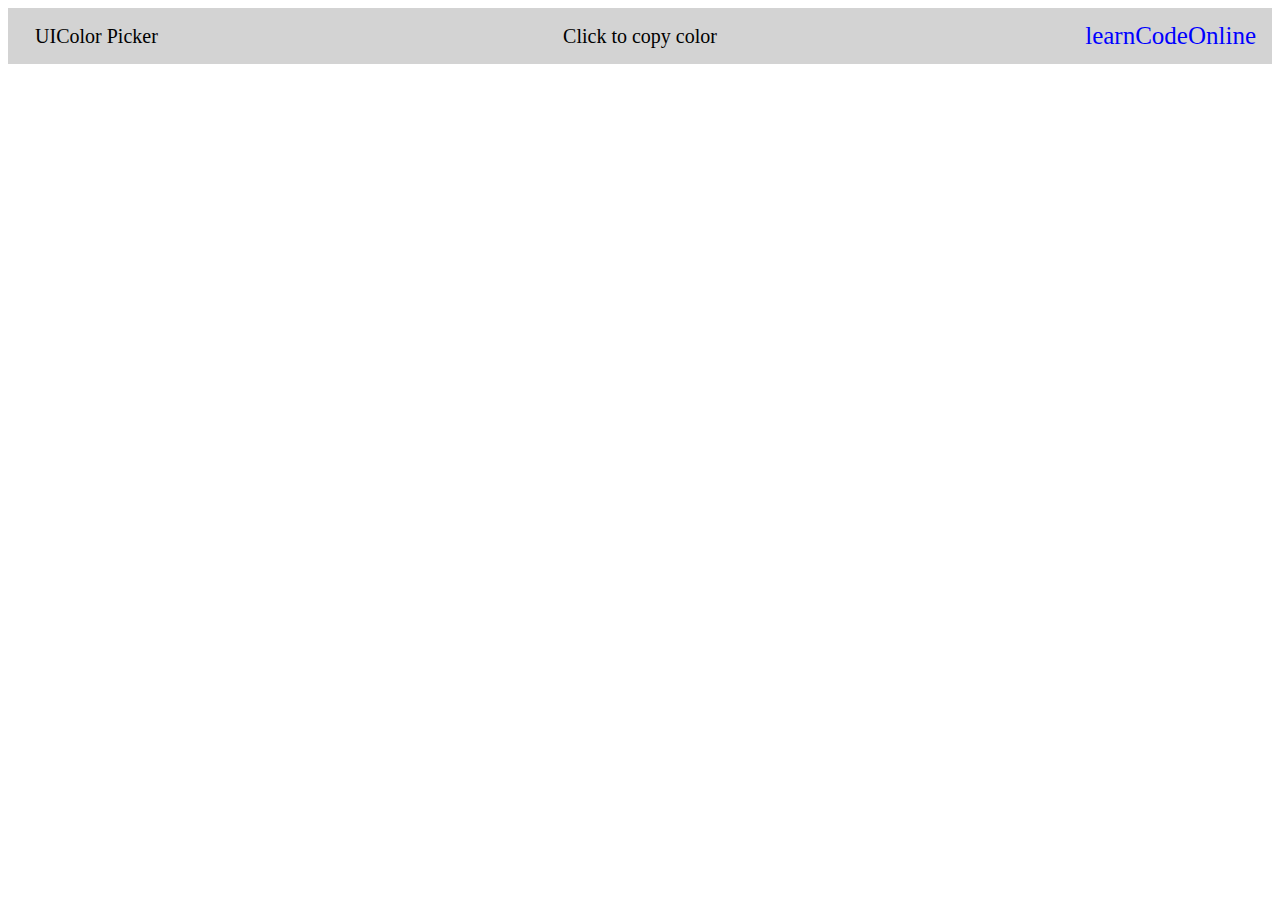
==== index.html @ 808caace "navbar updated" ====
<!DOCTYPE html>
<html lang="en">
<head>
    <meta charset="UTF-8">
    <meta name="viewport" content="width=device-width, initial-scale=1.0">
    <title>UI Color picker</title>
    <link rel="stylesheet" href="style.css"> 
</head>
<body>
    <!-- <div class="topnav">
        <div class="topnav-left">
            UIColor Picker
          </div>
          <div class="topnav-center">
            Click to copy color
          </div>
        <div class="topnav-right">
          <a href="#https://courses.learncodeonline.in/">learnCodeOnline</a>
        </div>
      </div> -->


      <div class="topnav">

        <!-- Centered link -->
        <div class="topnav-centered">
            Click to copy color
        </div>
        
        <!-- Left-aligned links (default) -->
        <div class="topnav-left">
            UIColor Picker
        </div>
        <!-- Right-aligned links -->
        <div class="topnav-right">
            <a href="#https://courses.learncodeonline.in/">learnCodeOnline</a>
        </div>
        
      </div>
      
      
</body>
</html>
---- style.css ----
.topnav {
    position: relative;
    overflow: hidden;
    margin: 0%;
    background-color: lightgray;
    font-size: 20px;
  }
  
  .topnav a {
    float: left;
    color: blue;
    text-align: center;
    padding: 14px 16px;
    text-decoration: none;
    font-size: 25px;
  }
  
  .topnav a:hover {
   color: darkblue;
  }
  .topnav-left {
    float: left;
    position: absolute;
    top: 50%;
    left: 7%;
    transform: translate(-50%, -50%);
  }
  .topnav-centered {
    float: none;
    position: absolute;
    top: 50%;
    left: 50%;
    transform: translate(-50%, -50%);
  }
  
  .topnav-right {
    float: right;
  }
  /* Responsive navigation menu (for mobile devices) */
@media screen and (max-width: 600px) {
    .topnav a, .topnav-right {
      float: none;
      display: block;
    }
    
    .topnav-centered a {
      position: relative;
      top: 0;
      left: 0;
      transform: none;
    }
  }
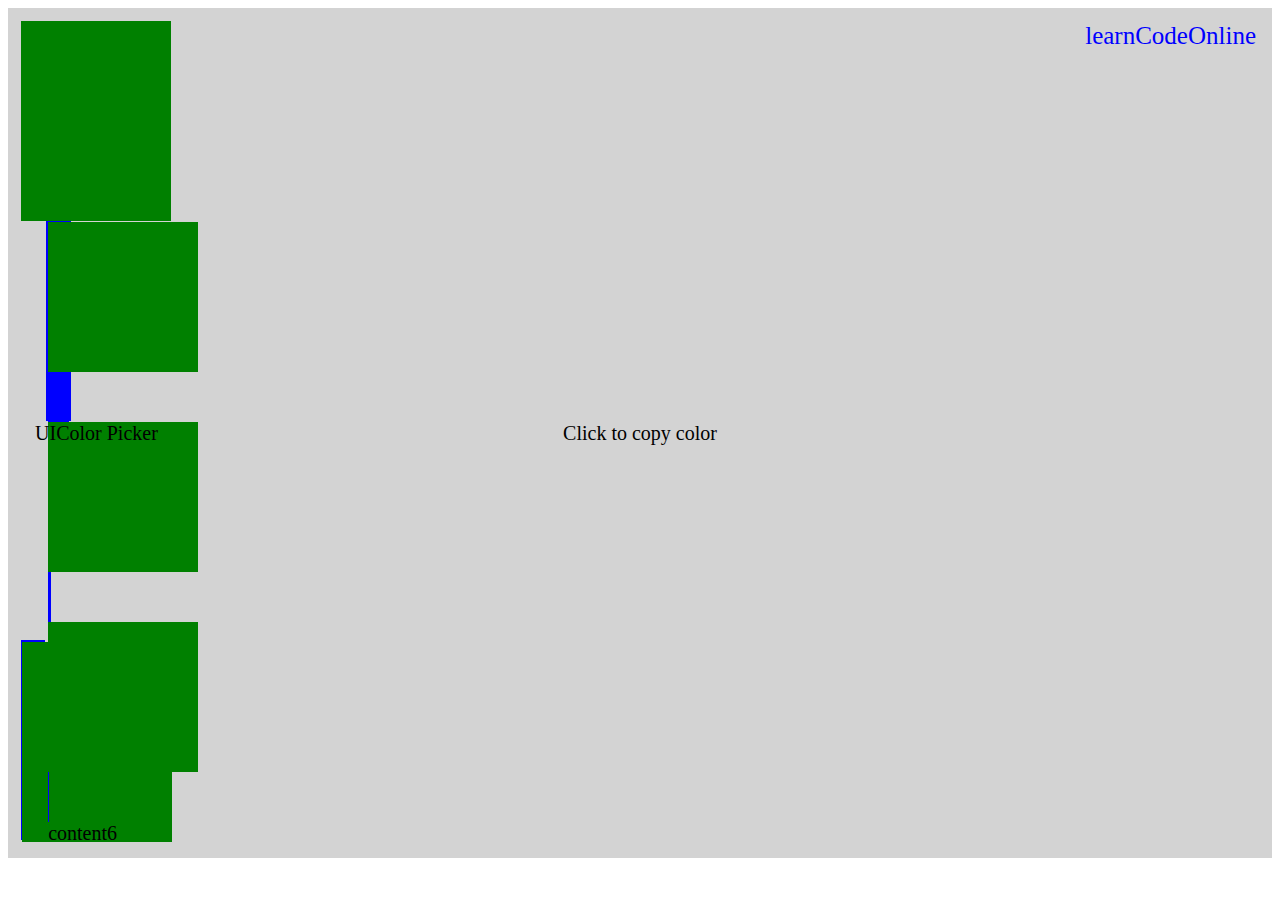
==== commit 26b7654a: "making boxes" ====
--- a/index.html
+++ b/index.html
@@ -35,9 +35,32 @@
         <div class="topnav-right">
             <a href="#https://courses.learncodeonline.in/">learnCodeOnline</a>
         </div>
-        
+<!--         
       </div>
-      
-      
+      <ul class="col">
+          <li class="cols"><div class="zoom" style="background-color: green;"></div>
+          </li>
+      <li class="cols"><div class="zoom" style="background-color: yellow;"></div>
+      </li>
+      <li class="cols"><div class="zoom" style="background-color: black;"></div>
+      </li>
+    </ul>
+    <table>
+        <tr style="width: 75%;">
+            <td><div class="zoom" style="background-color: green;"></div>
+            </td>
+            <td><div class="zoom" style="background-color: green;"></div>
+            </td>
+            <td><div class="zoom" style="background-color: green;"></div>
+            </td>
+        </tr> </table> -->
+    <div class="red">
+        <div class="blue"><div class="zoom" style="background-color: green;"></div>
+        <div class="blue"><div class="zoom" style="background-color: green;"></div></div>
+        <div class="blue"><div><div class="zoom" style="background-color: green;"></div></div>
+        <div class="blue"><div><div class="zoom" style="background-color: green;"></div></div>
+        <div class="blue"><div><div class="zoom" style="background-color: green;"></div></div>
+        <div class="blue"><div>content6</div></div>
+    </div>
 </body>
 </html>--- a/style.css
+++ b/style.css
@@ -50,4 +50,46 @@
       left: 0;
       transform: none;
     }
-  }+  }
+
+
+  * {
+    box-sizing: border-box;
+  }
+  
+  .zoom {
+    padding: 50px;
+    transition: transform .1s;
+    width: 150px;
+    height: 150px;
+  }
+  
+  .zoom:hover {
+    -ms-transform: scale(1.2); /* IE 9 */
+    -webkit-transform: scale(1.2); /* Safari 3-8 */
+    transform: scale(1.2); 
+  }
+  .cols{
+      width: 18%;
+      margin-left: 2%;
+  }
+  .col li{
+      width: auto;
+  }
+  ul.col {  width: 18%; margin: 0; padding: 0;  }
+  .col li > * {width: auto; margin: .4em;text-decoration: none; }
+  tr{
+      width: 18%;
+  }
+  .blue {
+    width: 15%;
+    display:inline-block;
+    margin-right: -4px;
+    box-sizing: border-box;
+    padding: 1%;
+}
+
+.blue > div {
+    background:blue;
+    height:200px;
+}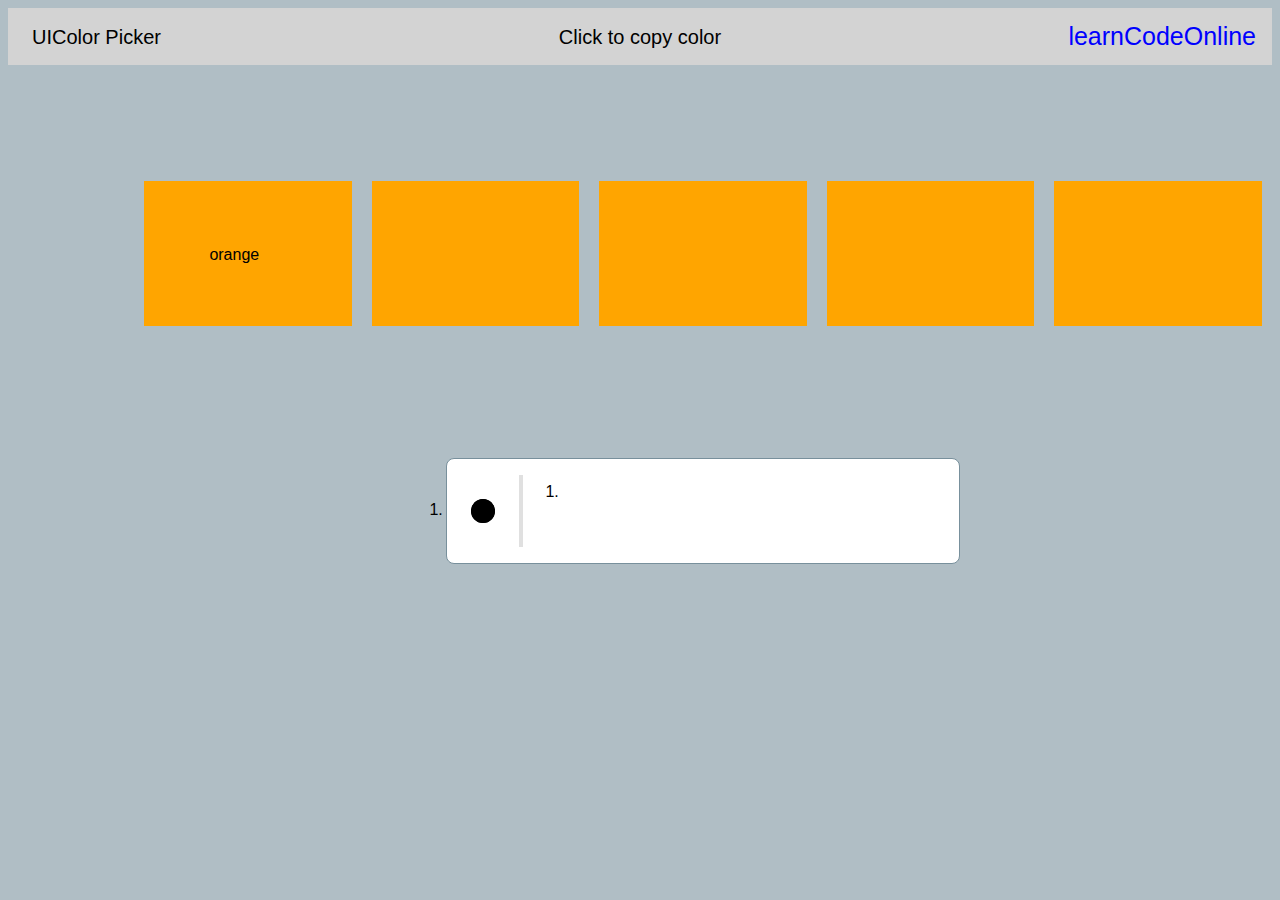
==== commit 95317b43: "colorpicker zoomed" ====
--- a/index.html
+++ b/index.html
@@ -7,19 +7,9 @@
     <link rel="stylesheet" href="style.css"> 
 </head>
 <body>
-    <!-- <div class="topnav">
-        <div class="topnav-left">
-            UIColor Picker
-          </div>
-          <div class="topnav-center">
-            Click to copy color
-          </div>
-        <div class="topnav-right">
-          <a href="#https://courses.learncodeonline.in/">learnCodeOnline</a>
-        </div>
-      </div> -->
-
-
+   
+
+      <section id="top">
       <div class="topnav">
 
         <!-- Centered link -->
@@ -35,32 +25,939 @@
         <div class="topnav-right">
             <a href="#https://courses.learncodeonline.in/">learnCodeOnline</a>
         </div>
-<!--         
-      </div>
-      <ul class="col">
-          <li class="cols"><div class="zoom" style="background-color: green;"></div>
-          </li>
-      <li class="cols"><div class="zoom" style="background-color: yellow;"></div>
-      </li>
-      <li class="cols"><div class="zoom" style="background-color: black;"></div>
-      </li>
-    </ul>
-    <table>
-        <tr style="width: 75%;">
-            <td><div class="zoom" style="background-color: green;"></div>
-            </td>
-            <td><div class="zoom" style="background-color: green;"></div>
-            </td>
-            <td><div class="zoom" style="background-color: green;"></div>
-            </td>
-        </tr> </table> -->
-    <div class="red">
-        <div class="blue"><div class="zoom" style="background-color: green;"></div>
-        <div class="blue"><div class="zoom" style="background-color: green;"></div></div>
-        <div class="blue"><div><div class="zoom" style="background-color: green;"></div></div>
-        <div class="blue"><div><div class="zoom" style="background-color: green;"></div></div>
-        <div class="blue"><div><div class="zoom" style="background-color: green;"></div></div>
-        <div class="blue"><div>content6</div></div>
+    </section>
+
+    <div class="container">
+        <div class="box"><div style="padding: 65px;">orange</div></div>
+        <div class="box"></div>
+        <div class="box"></div>
+        <div class="box"></div>
+        <div class="box"></div>
     </div>
+    <style>
+        .container{
+            width: 90%;
+            padding-inline: 10%;
+            margin: 100px auto;
+            display: flex;
+            justify-content: center;
+        }
+        .box{
+            width: 250px;
+            height: 145px;
+            margin: 0px 10px;
+            background: orange;
+        }
+        .box:hover{
+            transform: scale(1.3);
+        }
+    </style>
+
+
+
+
+<!--demo-->
+<div class="container">
+    <div class="material-color-picker">
+        <div class="material-color-picker__left-panel">
+            <ol class="color-selector" data-bind="foreach: materialColors">
+                <li>
+                    <input name="material-color" type="radio" data-bind="attr: { id: 'materialColor' + $index() }, checked: selectedColor, value: color" >
+                    <label data-bind="attr: { for: 'materialColor' + $index(), title: color }, style: { 'color': $data.variations[4].hex }"></label>
+                </li>
+            </ol>
+        </div>
+        <div class="material-color-picker__right-panel" data-bind="foreach: materialColors">
+            <div class="color-palette-wrapper" data-bind="css: { 'js-active': selectedColor() === color }">
+                <h2 class="color-palette-header" data-bind="text: color"></h2>
+                <ol class="color-palette" data-bind="foreach: variations">
+                    <li id="clipboardItem" class="color-palette__item" data-bind="attr: { 'data-clipboard-text': hex }, style: { 'background-color': hex }">
+                        <span data-bind="text: weight"></span>
+                        <span data-bind="text: hex"></span>
+                        <span class="copied-indicator" data-bind="css: { 'js-copied': copiedHex() === hex }">Color copied!</span>
+                    </li>
+                </ol>
+            </div>
+        </div>
+    </div>
+</div>
+<script>
+    var copiedHex = ko.observable();
+var clipboard = new Clipboard('#clipboardItem');
+
+clipboard.on('success', function(el) {
+    console.clear();
+    console.info('Action:', el.action);
+    console.info('Text:', el.text);
+    console.info('Trigger:', el.trigger);
+    el.clearSelection();
+    
+    copiedHex(el.text);
+});
+
+///
+
+var selectedColor = ko.observable("Red"); // lazy
+
+ko.applyBindings({
+    materialColors: [
+        {
+            color: "Red",
+            variations: [
+                {
+                    weight: 50,
+                    hex: "#FFEBEE"
+                },
+                {
+                    weight: 100,
+                    hex: "#FFCDD2"
+                },
+                {
+                    weight: 200,
+                    hex: "#EF9A9A"
+                },
+                {
+                    weight: 300,
+                    hex: "#E57373"
+                },
+                {
+                    weight: 400,
+                    hex: "#EF5350"
+                },
+                {
+                    weight: 500,
+                    hex: "#F44336"
+                },
+                {
+                    weight: 600,
+                    hex: "#E53935"
+                },
+                {
+                    weight: 700,
+                    hex: "#D32F2F"
+                },
+                {
+                    weight: 800,
+                    hex: "#C62828"
+                },
+                {
+                    weight: 900,
+                    hex: "#B71C1C"
+                }
+            ]
+        },
+        {
+            color: "Pink",
+            variations: [
+                {
+                    weight: 50,
+                    hex: "#FCE4EC"
+                },
+                {
+                    weight: 100,
+                    hex: "#F8BBD0"
+                },
+                {
+                    weight: 200,
+                    hex: "#F48FB1"
+                },
+                {
+                    weight: 300,
+                    hex: "#F06292"
+                },
+                {
+                    weight: 400,
+                    hex: "#EC407A"
+                },
+                {
+                    weight: 500,
+                    hex: "#E91E63"
+                },
+                {
+                    weight: 600,
+                    hex: "#D81B60"
+                },
+                {
+                    weight: 700,
+                    hex: "#C2185B"
+                },
+                {
+                    weight: 800,
+                    hex: "#AD1457"
+                },
+                {
+                    weight: 900,
+                    hex: "#880E4F"
+                }
+            ]
+        },
+        {
+            color: "Purple",
+            variations: [
+                {
+                    weight: 50,
+                    hex: "#F3E5F5"
+                },
+                {
+                    weight: 100,
+                    hex: "#E1BEE7"
+                },
+                {
+                    weight: 200,
+                    hex: "#CE93D8"
+                },
+                {
+                    weight: 300,
+                    hex: "#BA68C8"
+                },
+                {
+                    weight: 400,
+                    hex: "#AB47BC"
+                },
+                {
+                    weight: 500,
+                    hex: "#9C27B0"
+                },
+                {
+                    weight: 600,
+                    hex: "#8E24AA"
+                },
+                {
+                    weight: 700,
+                    hex: "#7B1FA2"
+                },
+                {
+                    weight: 800,
+                    hex: "#6A1B9A"
+                },
+                {
+                    weight: 900,
+                    hex: "#4A148C"
+                }
+            ]
+        },
+        {
+            color: "Deep Purple",
+            variations: [
+                {
+                    weight: 50,
+                    hex: "#EDE7F6"
+                },
+                {
+                    weight: 100,
+                    hex: "#D1C4E9"
+                },
+                {
+                    weight: 200,
+                    hex: "#B39DDB"
+                },
+                {
+                    weight: 300,
+                    hex: "#9575CD"
+                },
+                {
+                    weight: 400,
+                    hex: "#7E57C2"
+                },
+                {
+                    weight: 500,
+                    hex: "#673AB7"
+                },
+                {
+                    weight: 600,
+                    hex: "#5E35B1"
+                },
+                {
+                    weight: 700,
+                    hex: "#512DA8"
+                },
+                {
+                    weight: 800,
+                    hex: "#4527A0"
+                },
+                {
+                    weight: 900,
+                    hex: "#311B92"
+                }
+            ]
+        },
+        {
+            color: "Indigo",
+            variations: [
+                {
+                    weight: 50,
+                    hex: "#E8EAF6"
+                },
+                {
+                    weight: 100,
+                    hex: "#C5CAE9"
+                },
+                {
+                    weight: 200,
+                    hex: "#9FA8DA"
+                },
+                {
+                    weight: 300,
+                    hex: "#7986CB"
+                },
+                {
+                    weight: 400,
+                    hex: "#5C6BC0"
+                },
+                {
+                    weight: 500,
+                    hex: "#3F51B5"
+                },
+                {
+                    weight: 600,
+                    hex: "#3949AB"
+                },
+                {
+                    weight: 700,
+                    hex: "#303F9F"
+                },
+                {
+                    weight: 800,
+                    hex: "#283593"
+                },
+                {
+                    weight: 900,
+                    hex: "#1A237E"
+                }
+            ]
+        },
+        {
+            color: "Blue",
+            variations: [
+                {
+                    weight: 50,
+                    hex: "#E3F2FD"
+                },
+                {
+                    weight: 100,
+                    hex: "#BBDEFB"
+                },
+                {
+                    weight: 200,
+                    hex: "#90CAF9"
+                },
+                {
+                    weight: 300,
+                    hex: "#64B5F6"
+                },
+                {
+                    weight: 400,
+                    hex: "#42A5F5"
+                },
+                {
+                    weight: 500,
+                    hex: "#2196F3"
+                },
+                {
+                    weight: 600,
+                    hex: "#1E88E5"
+                },
+                {
+                    weight: 700,
+                    hex: "#1976D2"
+                },
+                {
+                    weight: 800,
+                    hex: "#1565C0"
+                },
+                {
+                    weight: 900,
+                    hex: "#0D47A1"
+                }
+            ]
+        },
+        {
+            color: "Light Blue",
+            variations: [
+                {
+                    weight: 50,
+                    hex: "#E1F5FE"
+                },
+                {
+                    weight: 100,
+                    hex: "#B3E5FC"
+                },
+                {
+                    weight: 200,
+                    hex: "#81D4FA"
+                },
+                {
+                    weight: 300,
+                    hex: "#4FC3F7"
+                },
+                {
+                    weight: 400,
+                    hex: "#29B6F6"
+                },
+                {
+                    weight: 500,
+                    hex: "#03A9F4"
+                },
+                {
+                    weight: 600,
+                    hex: "#039BE5"
+                },
+                {
+                    weight: 700,
+                    hex: "#0288D1"
+                },
+                {
+                    weight: 800,
+                    hex: "#0277BD"
+                },
+                {
+                    weight: 900,
+                    hex: "#01579B"
+                }
+            ]
+        },
+        {
+            color: "Cyan",
+            variations: [
+                {
+                    weight: 50,
+                    hex: "#E0F7FA"
+                },
+                {
+                    weight: 100,
+                    hex: "#B2EBF2"
+                },
+                {
+                    weight: 200,
+                    hex: "#80DEEA"
+                },
+                {
+                    weight: 300,
+                    hex: "#4DD0E1"
+                },
+                {
+                    weight: 400,
+                    hex: "#26C6DA"
+                },
+                {
+                    weight: 500,
+                    hex: "#00BCD4"
+                },
+                {
+                    weight: 600,
+                    hex: "#00ACC1"
+                },
+                {
+                    weight: 700,
+                    hex: "#0097A7"
+                },
+                {
+                    weight: 800,
+                    hex: "#00838F"
+                },
+                {
+                    weight: 900,
+                    hex: "#006064"
+                }
+            ]
+        },
+        {
+            color: "Teal",
+            variations: [
+                {
+                    weight: 50,
+                    hex: "#E0F2F1"
+                },
+                {
+                    weight: 100,
+                    hex: "#B2DFDB"
+                },
+                {
+                    weight: 200,
+                    hex: "#80CBC4"
+                },
+                {
+                    weight: 300,
+                    hex: "#4DB6AC"
+                },
+                {
+                    weight: 400,
+                    hex: "#26A69A"
+                },
+                {
+                    weight: 500,
+                    hex: "#009688"
+                },
+                {
+                    weight: 600,
+                    hex: "#00897B"
+                },
+                {
+                    weight: 700,
+                    hex: "#00796B"
+                },
+                {
+                    weight: 800,
+                    hex: "#00695C"
+                },
+                {
+                    weight: 900,
+                    hex: "#004D40"
+                }
+            ]
+        },
+        {
+            color: "Green",
+            variations: [
+                {
+                    weight: 50,
+                    hex: "#E8F5E9"
+                },
+                {
+                    weight: 100,
+                    hex: "#C8E6C9"
+                },
+                {
+                    weight: 200,
+                    hex: "#A5D6A7"
+                },
+                {
+                    weight: 300,
+                    hex: "#81C784"
+                },
+                {
+                    weight: 400,
+                    hex: "#66BB6A"
+                },
+                {
+                    weight: 500,
+                    hex: "#4CAF50"
+                },
+                {
+                    weight: 600,
+                    hex: "#43A047"
+                },
+                {
+                    weight: 700,
+                    hex: "#388E3C"
+                },
+                {
+                    weight: 800,
+                    hex: "#2E7D32"
+                },
+                {
+                    weight: 900,
+                    hex: "#1B5E20"
+                }
+            ]
+        },
+        {
+            color: "Light Green",
+            variations: [
+                {
+                    weight: 50,
+                    hex: "#F1F8E9"
+                },
+                {
+                    weight: 100,
+                    hex: "#DCEDC8"
+                },
+                {
+                    weight: 200,
+                    hex: "#C5E1A5"
+                },
+                {
+                    weight: 300,
+                    hex: "#AED581"
+                },
+                {
+                    weight: 400,
+                    hex: "#9CCC65"
+                },
+                {
+                    weight: 500,
+                    hex: "#8BC34A"
+                },
+                {
+                    weight: 600,
+                    hex: "#7CB342"
+                },
+                {
+                    weight: 700,
+                    hex: "#689F38"
+                },
+                {
+                    weight: 800,
+                    hex: "#558B2F"
+                },
+                {
+                    weight: 900,
+                    hex: "#33691E"
+                }
+            ]
+        },
+        {
+            color: "Lime",
+            variations: [
+                {
+                    weight: 50,
+                    hex: "#F9FBE7"
+                },
+                {
+                    weight: 100,
+                    hex: "#F0F4C3"
+                },
+                {
+                    weight: 200,
+                    hex: "#E6EE9C"
+                },
+                {
+                    weight: 300,
+                    hex: "#DCE775"
+                },
+                {
+                    weight: 400,
+                    hex: "#D4E157"
+                },
+                {
+                    weight: 500,
+                    hex: "#CDDC39"
+                },
+                {
+                    weight: 600,
+                    hex: "#C0CA33"
+                },
+                {
+                    weight: 700,
+                    hex: "#AFB42B"
+                },
+                {
+                    weight: 800,
+                    hex: "#9E9D24"
+                },
+                {
+                    weight: 900,
+                    hex: "#827717"
+                }
+            ]
+        },
+        {
+            color: "Yellow",
+            variations: [
+                {
+                    weight: 50,
+                    hex: "#FFFDE7"
+                },
+                {
+                    weight: 100,
+                    hex: "#FFF9C4"
+                },
+                {
+                    weight: 200,
+                    hex: "#FFF59D"
+                },
+                {
+                    weight: 300,
+                    hex: "#FFF176"
+                },
+                {
+                    weight: 400,
+                    hex: "#FFEE58"
+                },
+                {
+                    weight: 500,
+                    hex: "#FFEB3B"
+                },
+                {
+                    weight: 600,
+                    hex: "#FDD835"
+                },
+                {
+                    weight: 700,
+                    hex: "#FBC02D"
+                },
+                {
+                    weight: 800,
+                    hex: "#F9A825"
+                },
+                {
+                    weight: 900,
+                    hex: "#F57F17"
+                }
+            ]
+        },
+        {
+            color: "Amber",
+            variations: [
+                {
+                    weight: 50,
+                    hex: "#FFF8E1"
+                },
+                {
+                    weight: 100,
+                    hex: "#FFECB3"
+                },
+                {
+                    weight: 200,
+                    hex: "#FFE082"
+                },
+                {
+                    weight: 300,
+                    hex: "#FFD54F"
+                },
+                {
+                    weight: 400,
+                    hex: "#FFCA28"
+                },
+                {
+                    weight: 500,
+                    hex: "#FFC107"
+                },
+                {
+                    weight: 600,
+                    hex: "#FFB300"
+                },
+                {
+                    weight: 700,
+                    hex: "#FFA000"
+                },
+                {
+                    weight: 800,
+                    hex: "#FF8F00"
+                },
+                {
+                    weight: 900,
+                    hex: "#FF6F00"
+                }
+            ]
+        },
+        {
+            color: "Orange",
+            variations: [
+                {
+                    weight: 50,
+                    hex: "#FFF3E0"
+                },
+                {
+                    weight: 100,
+                    hex: "#FFE0B2"
+                },
+                {
+                    weight: 200,
+                    hex: "#FFCC80"
+                },
+                {
+                    weight: 300,
+                    hex: "#FFB74D"
+                },
+                {
+                    weight: 400,
+                    hex: "#FFA726"
+                },
+                {
+                    weight: 500,
+                    hex: "#FF9800"
+                },
+                {
+                    weight: 600,
+                    hex: "#FB8C00"
+                },
+                {
+                    weight: 700,
+                    hex: "#F57C00"
+                },
+                {
+                    weight: 800,
+                    hex: "#EF6C00"
+                },
+                {
+                    weight: 900,
+                    hex: "#E65100"
+                }
+            ]
+        },
+        {
+            color: "Deep Orange",
+            variations: [
+                {
+                    weight: 50,
+                    hex: "#FBE9E7"
+                },
+                {
+                    weight: 100,
+                    hex: "#FFCCBC"
+                },
+                {
+                    weight: 200,
+                    hex: "#FFAB91"
+                },
+                {
+                    weight: 300,
+                    hex: "#FF8A65"
+                },
+                {
+                    weight: 400,
+                    hex: "#FF7043"
+                },
+                {
+                    weight: 500,
+                    hex: "#FF5722"
+                },
+                {
+                    weight: 600,
+                    hex: "#F4511E"
+                },
+                {
+                    weight: 700,
+                    hex: "#E64A19"
+                },
+                {
+                    weight: 800,
+                    hex: "#D84315"
+                },
+                {
+                    weight: 900,
+                    hex: "#BF360C"
+                }
+            ]
+        },
+        {
+            color: "Brown",
+            variations: [
+                {
+                    weight: 50,
+                    hex: "#EFEBE9"
+                },
+                {
+                    weight: 100,
+                    hex: "#D7CCC8"
+                },
+                {
+                    weight: 200,
+                    hex: "#BCAAA4"
+                },
+                {
+                    weight: 300,
+                    hex: "#A1887F"
+                },
+                {
+                    weight: 400,
+                    hex: "#8D6E63"
+                },
+                {
+                    weight: 500,
+                    hex: "#795548"
+                },
+                {
+                    weight: 600,
+                    hex: "#6D4C41"
+                },
+                {
+                    weight: 700,
+                    hex: "#5D4037"
+                },
+                {
+                    weight: 800,
+                    hex: "#4E342E"
+                },
+                {
+                    weight: 900,
+                    hex: "#3E2723"
+                }
+            ]
+        },
+        {
+            color: "Grey",
+            variations: [
+                {
+                    weight: 50,
+                    hex: "#FAFAFA"
+                },
+                {
+                    weight: 100,
+                    hex: "#F5F5F5"
+                },
+                {
+                    weight: 200,
+                    hex: "#EEEEEE"
+                },
+                {
+                    weight: 300,
+                    hex: "#E0E0E0"
+                },
+                {
+                    weight: 400,
+                    hex: "#BDBDBD"
+                },
+                {
+                    weight: 500,
+                    hex: "#9E9E9E"
+                },
+                {
+                    weight: 600,
+                    hex: "#757575"
+                },
+                {
+                    weight: 700,
+                    hex: "#616161"
+                },
+                {
+                    weight: 800,
+                    hex: "#424242"
+                },
+                {
+                    weight: 900,
+                    hex: "#212121"
+                }
+            ]
+        },
+        {
+            color: "Blue Grey",
+            variations: [
+                {
+                    weight: 50,
+                    hex: "#ECEFF1"
+                },
+                {
+                    weight: 100,
+                    hex: "#CFD8DC"
+                },
+                {
+                    weight: 200,
+                    hex: "#B0BEC5"
+                },
+                {
+                    weight: 300,
+                    hex: "#90A4AE"
+                },
+                {
+                    weight: 400,
+                    hex: "#78909C"
+                },
+                {
+                    weight: 500,
+                    hex: "#607D8B"
+                },
+                {
+                    weight: 600,
+                    hex: "#546E7A"
+                },
+                {
+                    weight: 700,
+                    hex: "#455A64"
+                },
+                {
+                    weight: 800,
+                    hex: "#37474F"
+                },
+                {
+                    weight: 900,
+                    hex: "#263238"
+                }
+            ]
+        }
+    ]
+});
+    </script>
 </body>
 </html>--- a/style.css
+++ b/style.css
@@ -53,43 +53,151 @@
   }
 
 
-  * {
-    box-sizing: border-box;
-  }
-  
-  .zoom {
-    padding: 50px;
-    transition: transform .1s;
-    width: 150px;
-    height: 150px;
-  }
-  
-  .zoom:hover {
-    -ms-transform: scale(1.2); /* IE 9 */
-    -webkit-transform: scale(1.2); /* Safari 3-8 */
-    transform: scale(1.2); 
-  }
-  .cols{
-      width: 18%;
-      margin-left: 2%;
-  }
-  .col li{
-      width: auto;
-  }
-  ul.col {  width: 18%; margin: 0; padding: 0;  }
-  .col li > * {width: auto; margin: .4em;text-decoration: none; }
-  tr{
-      width: 18%;
-  }
-  .blue {
-    width: 15%;
-    display:inline-block;
-    margin-right: -4px;
-    box-sizing: border-box;
-    padding: 1%;
-}
-
-.blue > div {
-    background:blue;
-    height:200px;
+
+
+  /*demo */
+  @import url(https://fonts.googleapis.com/css?family=Roboto:400,500|Roboto+Mono:500);
+
+html {
+    background-color: #b0bec5;
+    font-family: "Roboto", sans-serif;
+    font-weight: 500;
+}
+
+.container {
+    padding: 1em;
+}
+
+.material-color-picker {
+    display: flex;
+    width: 32em;
+    margin: 0 auto;
+    background-color: white;
+    border: 1px solid #78909c;
+    border-radius: 0.5em;
+    box-shadow: 0 1em 8em rgba(black, 0.35);
+    
+    &__left-panel {
+        z-index: 1;
+    }
+    
+    &__right-panel {
+        position: relative;
+        flex-grow: 1;
+        overflow: hidden;
+    }
+}
+
+.color-selector { // this whole chunk could be done better/smarter
+    @include list-reset;
+    display: flex;
+    flex-direction: column;
+    padding: 1em 0;
+    border-right: 0.25em solid #E0E0E0;
+    
+    input[type='radio'] {
+        display: none;
+    }
+    
+    label {
+        position: relative;
+        display: inline-block;
+        padding: 0.5em 1.5em;
+        cursor: pointer;
+        
+        &:before {
+            content: '';
+            display: inline-block;
+            vertical-align: middle;
+            padding: 0.75em;
+            background-color: currentColor;
+            border-radius: 50%;
+        }
+        
+        &:after {
+            content: '';
+            position: absolute;
+            top: 50%;
+            left: 50%;
+            transform: translate(-50%, -50%);
+            
+            padding: 0.5em;
+            border: 0.25em solid;
+            border-radius: 50%;
+            
+            transition: padding 250ms;
+        }
+    }
+    
+    input[type='radio']:checked + label:after {
+        padding: 1em;
+    }
+} // end sucky chunk
+
+.color-palette-wrapper {
+    position: absolute;
+    top: 0;
+    right: 0;
+    bottom: 0;
+    left: 0;
+    transform: translateX(-100%);
+    //transition: transform 250ms;
+    
+    display: flex;
+    flex-direction: column;
+    padding: 1.5em;
+    
+    &.js-active {
+        transform: translateX(0);
+    }
+}
+
+.color-palette-header {
+    display: flex;
+    justify-content: space-between;
+    margin: 0;
+    margin-bottom: 1em;
+    font-weight: 400;
+    color: #757575;
+}
+
+.color-palette {
+    @include list-reset;
+    display: flex;
+    flex-direction: column;
+    flex-grow: 1;
+    
+    &__item {
+        position: relative;
+        display: flex;
+        align-items: center;
+        justify-content: space-between;
+        flex-grow: 1;
+        
+        margin: 0.25em 0;
+        padding: 0 1em;
+        border-radius: 0.25em;
+        font-family: "Roboto Mono", monospace;
+        
+        transition: transform 250ms;
+        cursor: pointer;
+        
+        &:hover {
+            transform: scale(1.05);
+        }
+    }
+}
+
+.copied-indicator {
+    position: absolute;
+    top: 50%;
+    left: 50%;
+    transform: translate(-50%, 0);
+    opacity: 0;
+    transition: all 250ms;
+
+    &.js-copied {
+        transform: translate(-50%, -50%);
+        opacity: 0.75;
+    }
 }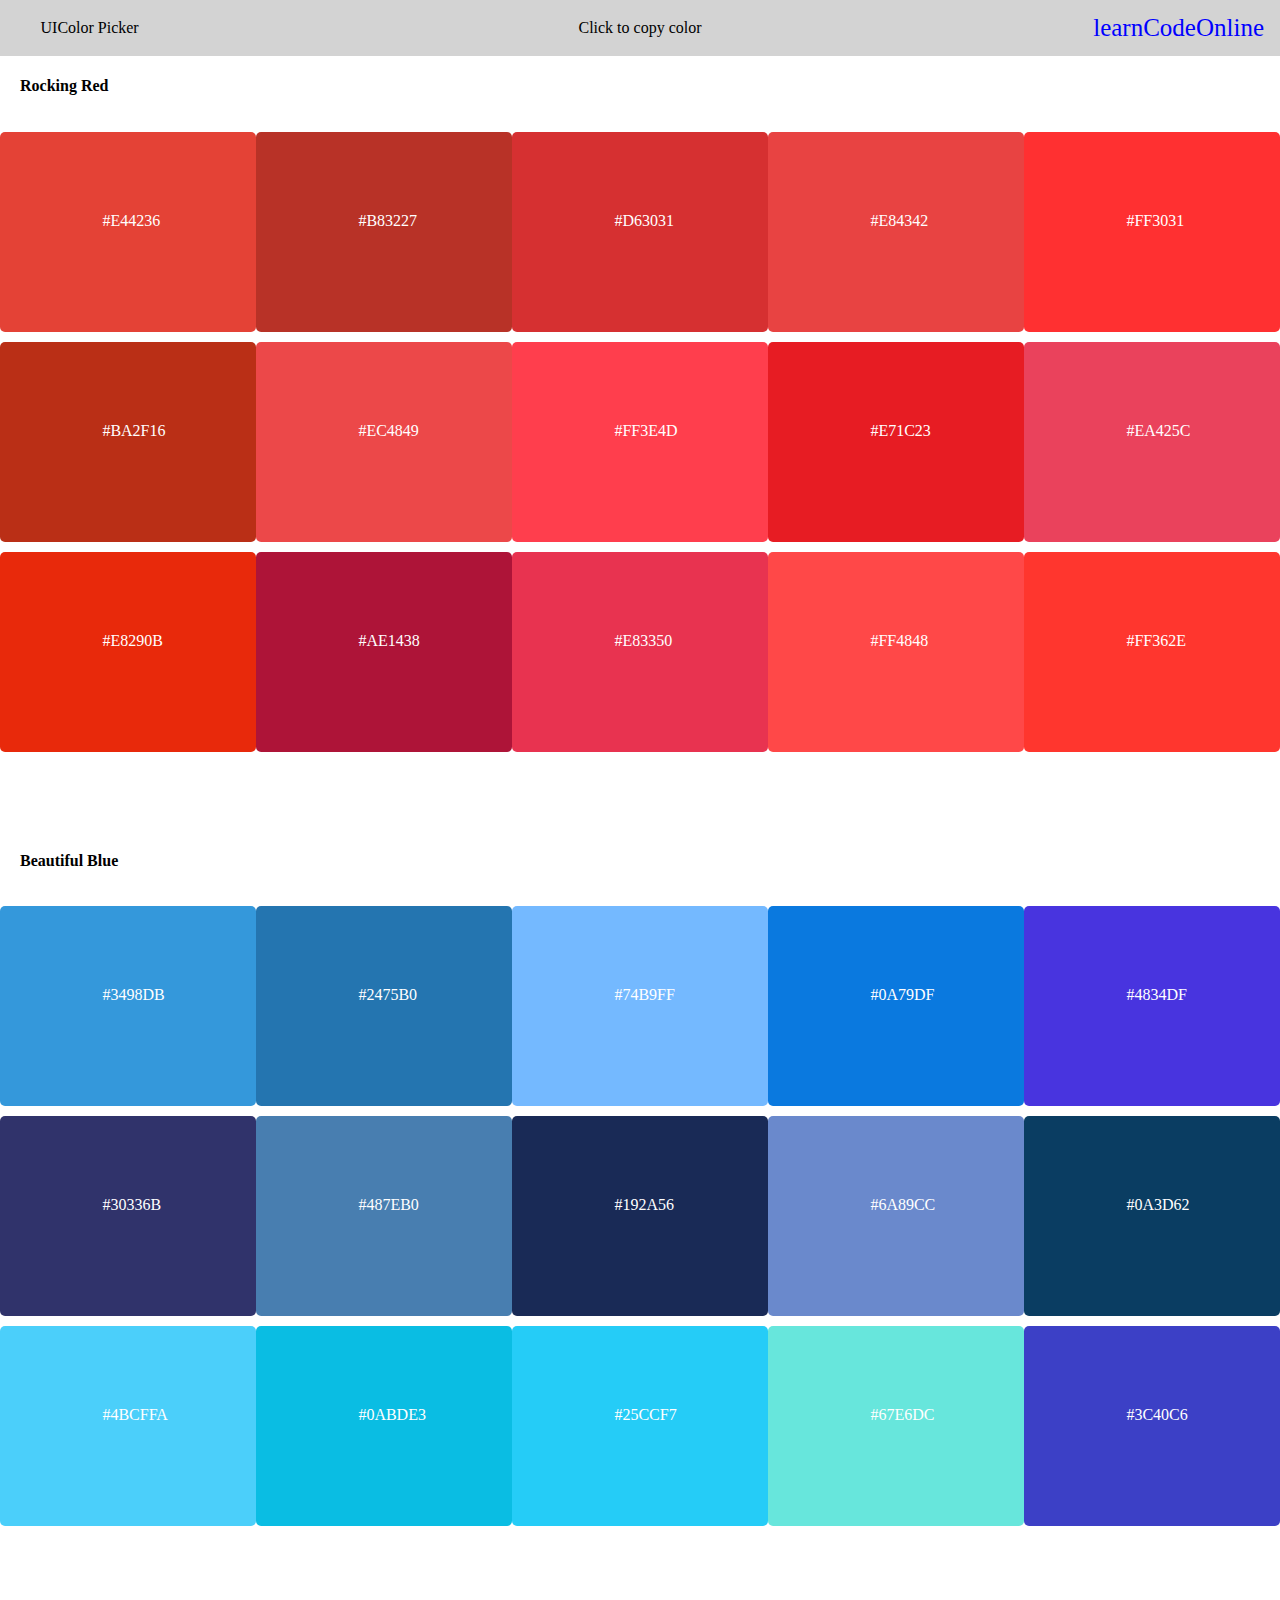
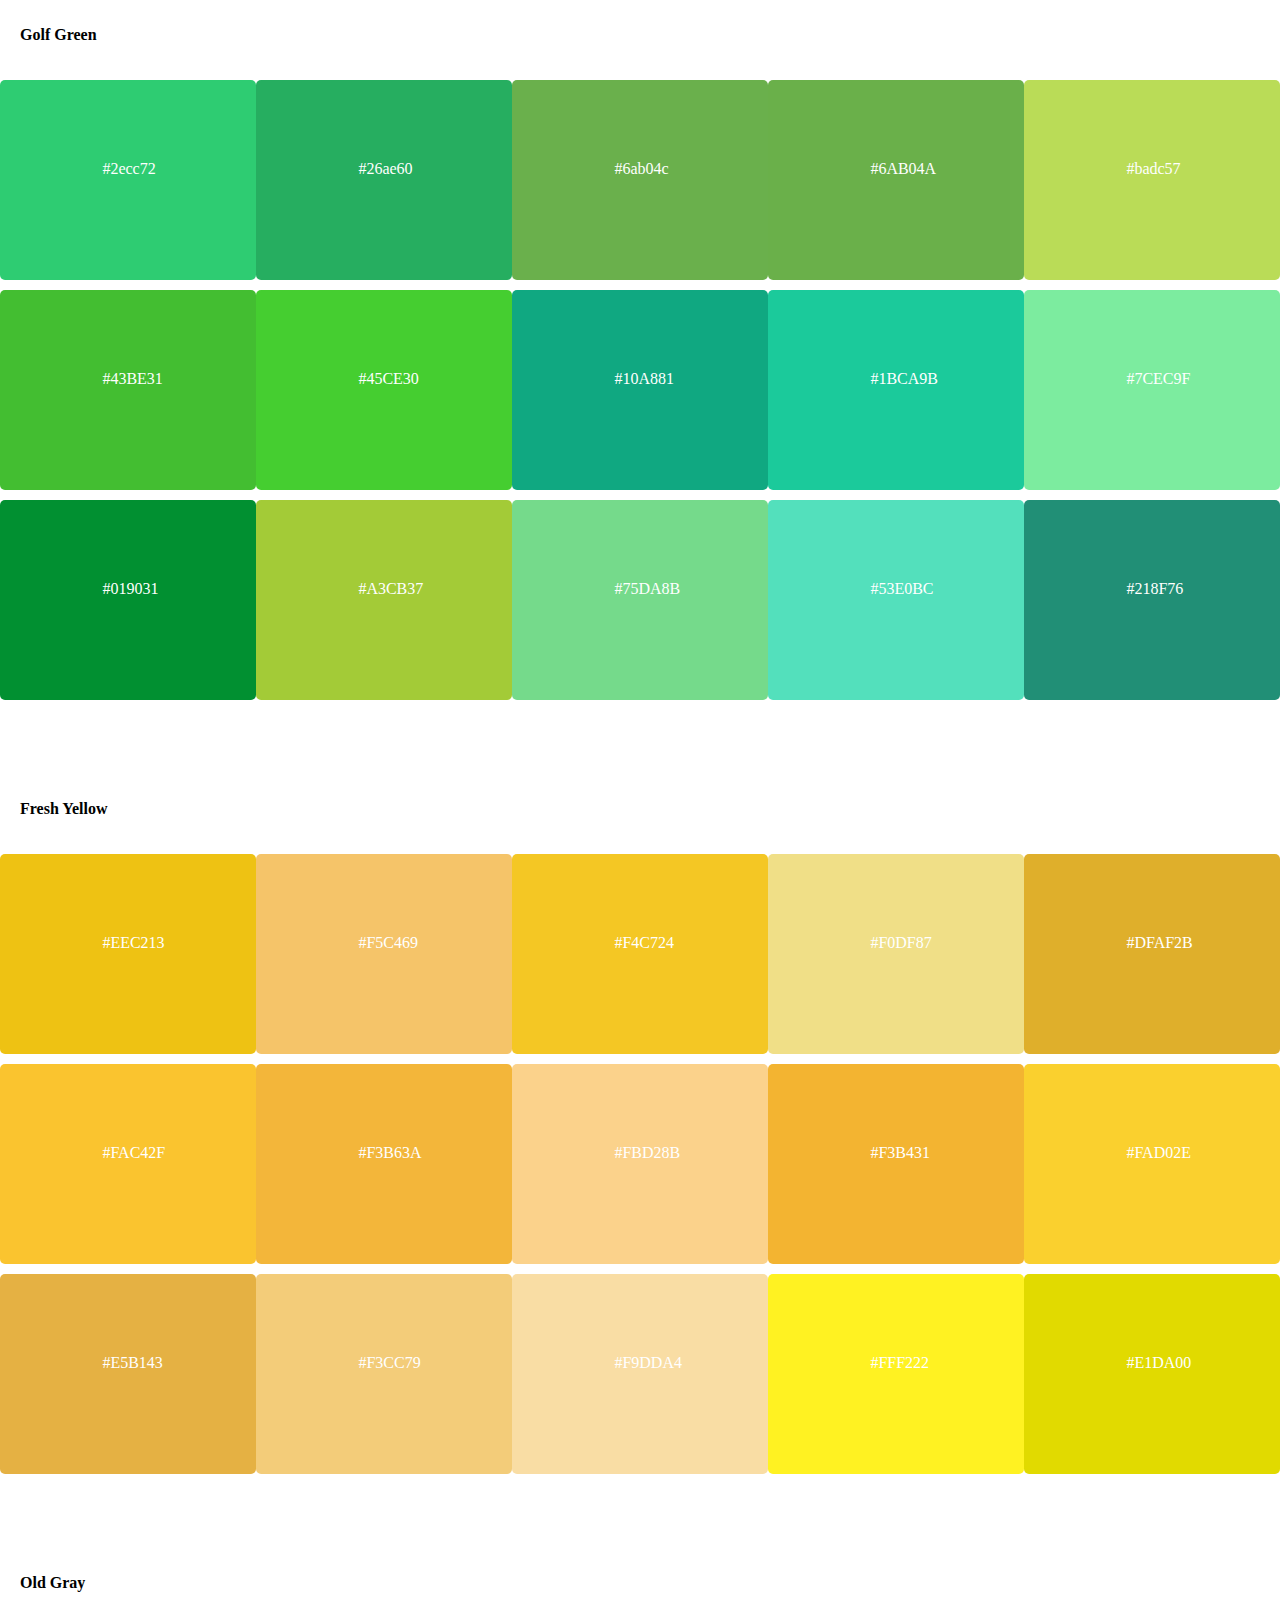
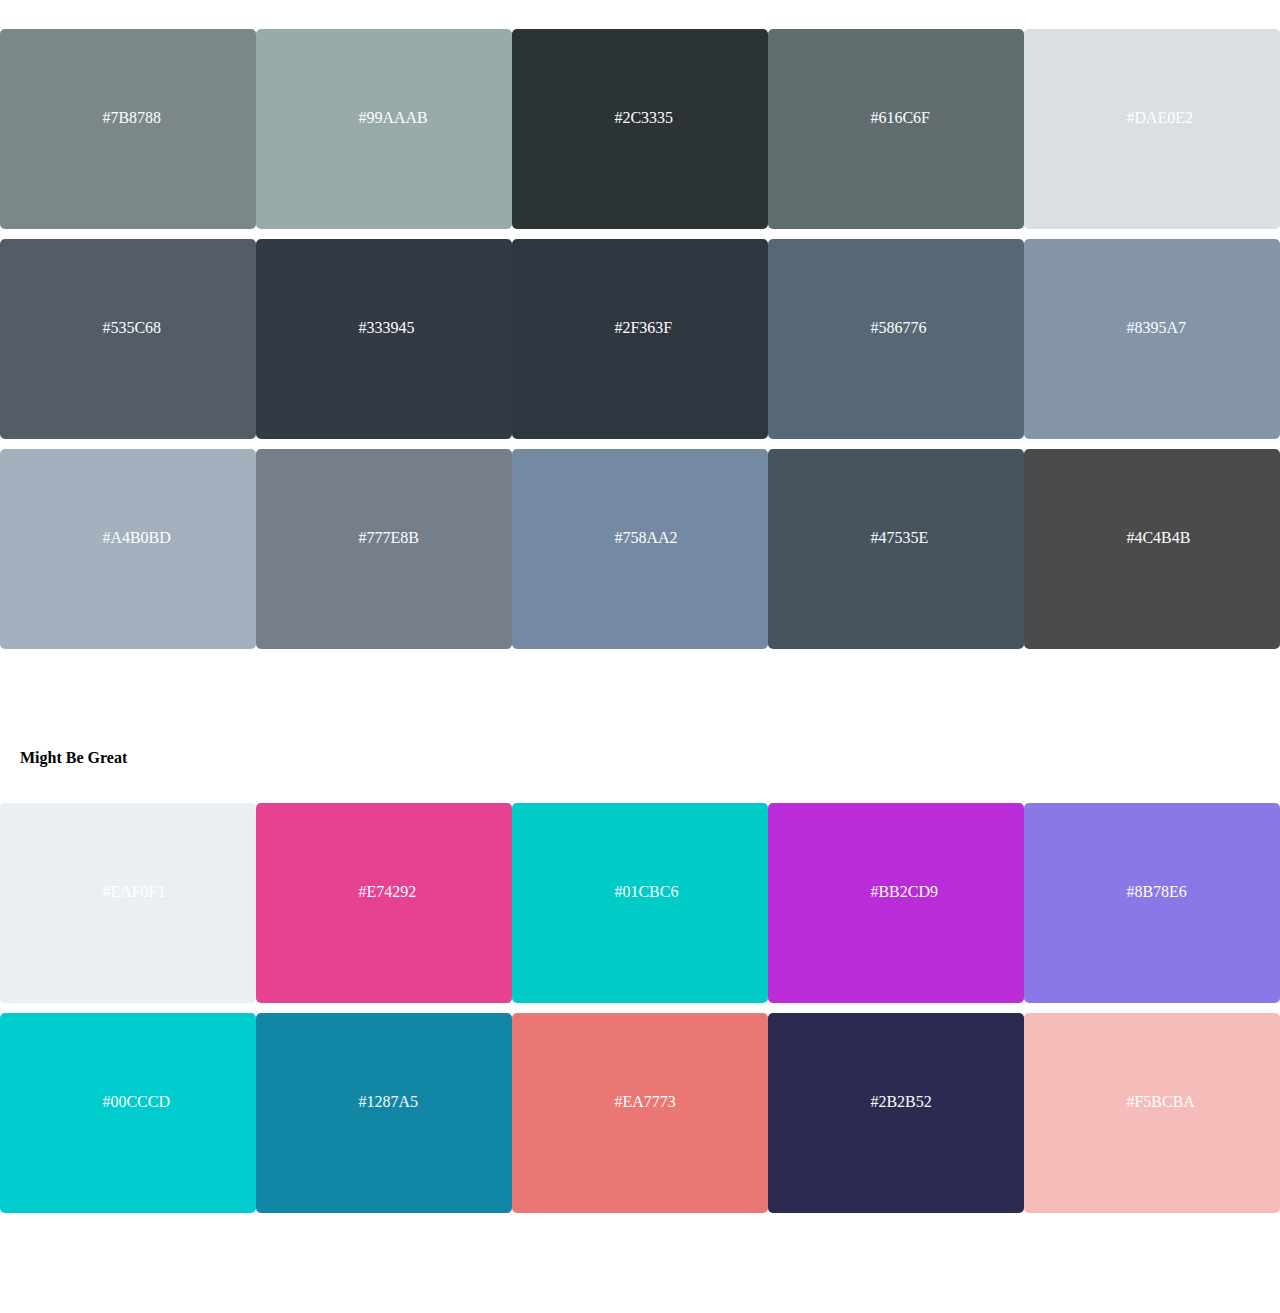
==== commit 75572c18: "colorpicker updated" ====
--- a/index.html
+++ b/index.html
@@ -26,938 +26,175 @@
             <a href="#https://courses.learncodeonline.in/">learnCodeOnline</a>
         </div>
     </section>
-
-    <div class="container">
-        <div class="box"><div style="padding: 65px;">orange</div></div>
-        <div class="box"></div>
-        <div class="box"></div>
-        <div class="box"></div>
-        <div class="box"></div>
-    </div>
+    <section id="col" style="color: white;">
+    <h4 style="color: black; margin-left: 20px;" >Rocking Red</h4>
+    <div class="container" style="margin-top: 15px;">
+        <div class="box" style="background: #E44236;"><div style="position: absolute; top: 40%; left: 40%; margin-right: -50%;">#E44236</div></div>
+        <div class="box" style="background: #B83227;"><div style="position: absolute; top: 40%; left: 40%; margin-right: -50%;">#B83227</div></div>
+        <div class="box" style="background: #D63031;"><div style="position: absolute; top: 40%; left: 40%; margin-right: -50%;">#D63031</div></div>
+        <div class="box" style="background: #E84342;"><div style="position: absolute; top: 40%; left: 40%; margin-right: -50%;">#E84342</div></div>
+        <div class="box" style="background: #FF3031;"><div style="position: absolute; top: 40%; left: 40%; margin-right: -50%;">#FF3031</div></div>
+    </div>
+    <div class="container" style="margin-top: -90px;">
+        <div class="box" style="background: #BA2F16;"><div style="position: absolute; top: 40%; left: 40%; margin-right: -50%;">#BA2F16</div></div>
+        <div class="box" style="background: #EC4849;"><div style="position: absolute; top: 40%; left: 40%; margin-right: -50%;">#EC4849</div></div>
+        <div class="box" style="background: #FF3E4D;"><div style="position: absolute; top: 40%; left: 40%; margin-right: -50%;">#FF3E4D</div></div>
+        <div class="box" style="background: #E71C23;"><div style="position: absolute; top: 40%; left: 40%; margin-right: -50%;">#E71C23</div></div>
+        <div class="box" style="background: #EA425C;"><div style="position: absolute; top: 40%; left: 40%; margin-right: -50%;">#EA425C</div></div>
+    </div>
+    <div class="container" style="margin-top: -90px;">
+        <div class="box" style="background: #E8290B;"><div style="position: absolute; top: 40%; left: 40%; margin-right: -50%;">#E8290B</div></div>
+        <div class="box" style="background: #AE1438;"><div style="position: absolute; top: 40%; left: 40%; margin-right: -50%;">#AE1438</div></div>
+        <div class="box" style="background: #E83350;"><div style="position: absolute; top: 40%; left: 40%; margin-right: -50%;">#E83350</div></div>
+        <div class="box" style="background: #FF4848;"><div style="position: absolute; top: 40%; left: 40%; margin-right: -50%;">#FF4848</div></div>
+        <div class="box" style="background: #FF362E;"><div style="position: absolute; top: 40%; left: 40%; margin-right: -50%;">#FF362E</div></div>
+    </div>
+
+
+    <!--Blue-->
+    <h4  style="color: black; margin-left: 20px;">Beautiful Blue</h4>
+    <div class="container" style="margin-top: 15px;">
+        <div class="box" style="background: #3498DB;"><div style="position: absolute; top: 40%; left: 40%; margin-right: -50%;">#3498DB</div></div>
+        <div class="box" style="background: #2475B0;"><div style="position: absolute; top: 40%; left: 40%; margin-right: -50%;">#2475B0</div></div>
+        <div class="box" style="background: #74B9FF;"><div style="position: absolute; top: 40%; left: 40%; margin-right: -50%;">#74B9FF</div></div>
+        <div class="box" style="background:#0A79DF;"><div style="position: absolute; top: 40%; left: 40%; margin-right: -50%;">#0A79DF</div></div>
+        <div class="box" style="background: #4834DF;"><div style="position: absolute; top: 40%; left: 40%; margin-right: -50%;">#4834DF</div></div>
+    </div>
+    <div class="container" style="margin-top: -90px;">
+        <div class="box" style="background: #30336B;"><div style="position: absolute; top: 40%; left: 40%; margin-right: -50%;">#30336B</div></div>
+        <div class="box" style="background: #487EB0;"><div style="position: absolute; top: 40%; left: 40%; margin-right: -50%;">#487EB0</div></div>
+        <div class="box" style="background: #192A56;"><div style="position: absolute; top: 40%; left: 40%; margin-right: -50%;">#192A56</div></div>
+        <div class="box" style="background: #6A89CC;"><div style="position: absolute; top: 40%; left: 40%; margin-right: -50%;">#6A89CC</div></div>
+        <div class="box" style="background: #0A3D62;"><div style="position: absolute; top: 40%; left: 40%; margin-right: -50%;">#0A3D62</div></div>
+    </div>
+    <div class="container" style="margin-top: -90px;">
+        <div class="box" style="background: #4BCFFA;"><div style="position: absolute; top: 40%; left: 40%; margin-right: -50%;">#4BCFFA</div></div>
+        <div class="box" style="background: #0ABDE3;"><div style="position: absolute; top: 40%; left: 40%; margin-right: -50%;">#0ABDE3</div></div>
+        <div class="box" style="background: #25CCF7;"><div style="position: absolute; top: 40%; left: 40%; margin-right: -50%;">#25CCF7</div></div>
+        <div class="box" style="background: #67E6DC;"><div style="position: absolute; top: 40%; left: 40%; margin-right: -50%;">#67E6DC</div></div>
+        <div class="box" style="background: #3C40C6;"><div style="position: absolute; top: 40%; left: 40%; margin-right: -50%;">#3C40C6</div></div>
+    </div>
+
+     <!--Green-->
+     <h4  style="color: black; margin-left: 20px;">Golf Green</h4>
+     <div class="container" style="margin-top: 15px;">
+         <div class="box" style="background: #2ecc72;"><div style="position: absolute; top: 40%; left: 40%; margin-right: -50%;">#2ecc72</div></div>
+         <div class="box" style="background: #26ae60;"><div style="position: absolute; top: 40%; left: 40%; margin-right: -50%;">#26ae60</div></div>
+         <div class="box" style="background: #6ab04c;"><div style="position: absolute; top: 40%; left: 40%; margin-right: -50%;">#6ab04c</div></div>
+         <div class="box" style="background:#6AB04A;"><div style="position: absolute; top: 40%; left: 40%; margin-right: -50%;">#6AB04A</div></div>
+         <div class="box" style="background: #badc57;"><div style="position: absolute; top: 40%; left: 40%; margin-right: -50%;">#badc57</div></div>
+     </div>
+     <div class="container" style="margin-top: -90px;">
+         <div class="box" style="background: #43BE31;"><div style="position: absolute; top: 40%; left: 40%; margin-right: -50%;">#43BE31</div></div>
+         <div class="box" style="background: #45CE30;"><div style="position: absolute; top: 40%; left: 40%; margin-right: -50%;">#45CE30</div></div>
+         <div class="box" style="background: #10A881;"><div style="position: absolute; top: 40%; left: 40%; margin-right: -50%;">#10A881</div></div>
+         <div class="box" style="background: #1BCA9B;"><div style="position: absolute; top: 40%; left: 40%; margin-right: -50%;">#1BCA9B</div></div>
+         <div class="box" style="background: #7CEC9F;"><div style="position: absolute; top: 40%; left: 40%; margin-right: -50%;">#7CEC9F</div></div>
+     </div>
+     <div class="container" style="margin-top: -90px;">
+         <div class="box" style="background: #019031"><div style="position: absolute; top: 40%; left: 40%; margin-right: -50%;">#019031</div></div>
+         <div class="box" style="background: #A3CB37;"><div style="position: absolute; top: 40%; left: 40%; margin-right: -50%;">#A3CB37</div></div>
+         <div class="box" style="background: #75DA8B;"><div style="position: absolute; top: 40%; left: 40%; margin-right: -50%;">#75DA8B</div></div>
+         <div class="box" style="background: #53E0BC;"><div style="position: absolute; top: 40%; left: 40%; margin-right: -50%;">#53E0BC</div></div>
+         <div class="box" style="background: #218F76;"><div style="position: absolute; top: 40%; left: 40%; margin-right: -50%;">#218F76</div></div>
+     </div>
+
+        
+       <!--Gray-->
+       <h4  style="color: black; margin-left: 20px;">Fresh Yellow</h4>
+       <div class="container" style="margin-top: 15px;">
+           <div class="box" style="background: #EEC213;"><div style="position: absolute; top: 40%; left: 40%; margin-right: -50%;">#EEC213</div></div>
+           <div class="box" style="background: #F5C469;"><div style="position: absolute; top: 40%; left: 40%; margin-right: -50%;">#F5C469</div></div>
+           <div class="box" style="background: #F4C724;"><div style="position: absolute; top: 40%; left: 40%; margin-right: -50%;">#F4C724</div></div>
+           <div class="box" style="background:#F0DF87;"><div style="position: absolute; top: 40%; left: 40%; margin-right: -50%;">#F0DF87</div></div>
+           <div class="box" style="background: #DFAF2B;"><div style="position: absolute; top: 40%; left: 40%; margin-right: -50%;">#DFAF2B</div></div>
+       </div>
+       <div class="container" style="margin-top: -90px;">
+           <div class="box" style="background: #FAC42F;"><div style="position: absolute; top: 40%; left: 40%; margin-right: -50%;">#FAC42F</div></div>
+           <div class="box" style="background: #F3B63A;"><div style="position: absolute; top: 40%; left: 40%; margin-right: -50%;">#F3B63A</div></div>
+           <div class="box" style="background: #FBD28B;"><div style="position: absolute; top: 40%; left: 40%; margin-right: -50%;">#FBD28B</div></div>
+           <div class="box" style="background: #F3B431;"><div style="position: absolute; top: 40%; left: 40%; margin-right: -50%;">#F3B431</div></div>
+           <div class="box" style="background: #FAD02E;"><div style="position: absolute; top: 40%; left: 40%; margin-right: -50%;">#FAD02E</div></div>
+       </div>
+       <div class="container" style="margin-top: -90px;">
+           <div class="box" style="background: #E5B143"><div style="position: absolute; top: 40%; left: 40%; margin-right: -50%;">#E5B143</div></div>
+           <div class="box" style="background: #F3CC79;"><div style="position: absolute; top: 40%; left: 40%; margin-right: -50%;">#F3CC79</div></div>
+           <div class="box" style="background: #F9DDA4;"><div style="position: absolute; top: 40%; left: 40%; margin-right: -50%;">#F9DDA4</div></div>
+           <div class="box" style="background: #FFF222;"><div style="position: absolute; top: 40%; left: 40%; margin-right: -50%;">#FFF222</div></div>
+           <div class="box" style="background: #E1DA00;"><div style="position: absolute; top: 40%; left: 40%; margin-right: -50%;">#E1DA00</div></div>
+       </div>
+
+
+     <!--Gray-->
+     <h4  style="color: black; margin-left: 20px;">Old Gray</h4>
+     <div class="container" style="margin-top: 15px;">
+         <div class="box" style="background: #7B8788;"><div style="position: absolute; top: 40%; left: 40%; margin-right: -50%;">#7B8788</div></div>
+         <div class="box" style="background: #99AAAB;"><div style="position: absolute; top: 40%; left: 40%; margin-right: -50%;">#99AAAB</div></div>
+         <div class="box" style="background: #2C3335;"><div style="position: absolute; top: 40%; left: 40%; margin-right: -50%;">#2C3335</div></div>
+         <div class="box" style="background:#616C6F"><div style="position: absolute; top: 40%; left: 40%; margin-right: -50%;">#616C6F</div></div>
+         <div class="box" style="background: #DAE0E2"><div style="position: absolute; top: 40%; left: 40%; margin-right: -50%;">#DAE0E2</div></div>
+     </div>
+     <div class="container" style="margin-top: -90px;">
+         <div class="box" style="background: #535C68;"><div style="position: absolute; top: 40%; left: 40%; margin-right: -50%;">#535C68</div></div>
+         <div class="box" style="background: #333945;"><div style="position: absolute; top: 40%; left: 40%; margin-right: -50%;">#333945</div></div>
+         <div class="box" style="background: #2F363F;"><div style="position: absolute; top: 40%; left: 40%; margin-right: -50%;">#2F363F</div></div>
+         <div class="box" style="background: #586776;"><div style="position: absolute; top: 40%; left: 40%; margin-right: -50%;">#586776</div></div>
+         <div class="box" style="background: #8395A7;"><div style="position: absolute; top: 40%; left: 40%; margin-right: -50%;">#8395A7</div></div>
+     </div>
+     <div class="container" style="margin-top: -90px;">
+         <div class="box" style="background: #A4B0BD"><div style="position: absolute; top: 40%; left: 40%; margin-right: -50%;">#A4B0BD</div></div>
+         <div class="box" style="background: #777E8B;"><div style="position: absolute; top: 40%; left: 40%; margin-right: -50%;">#777E8B</div></div>
+         <div class="box" style="background: #758AA2;"><div style="position: absolute; top: 40%; left: 40%; margin-right: -50%;">#758AA2</div></div>
+         <div class="box" style="background: #47535E;"><div style="position: absolute; top: 40%; left: 40%; margin-right: -50%;">#47535E</div></div>
+         <div class="box" style="background: #4C4B4B;"><div style="position: absolute; top: 40%; left: 40%; margin-right: -50%;">#4C4B4B</div></div>
+     </div>
+
+      <!--Great-->
+      <h4  style="color: black; margin-left: 20px;">Might Be Great</h4>
+      <div class="container" style="margin-top: 15px;">
+          <div class="box" style="background: #EAF0F1;"><div style="position: absolute; top: 40%; left: 40%; margin-right: -50%;">#EAF0F1</div></div>
+          <div class="box" style="background: #E74292;"><div style="position: absolute; top: 40%; left: 40%; margin-right: -50%;">#E74292</div></div>
+          <div class="box" style="background: #01CBC6;"><div style="position: absolute; top: 40%; left: 40%; margin-right: -50%;">#01CBC6</div></div>
+          <div class="box" style="background:#BB2CD9;"><div style="position: absolute; top: 40%; left: 40%; margin-right: -50%;">#BB2CD9</div></div>
+          <div class="box" style="background: #8B78E6;"><div style="position: absolute; top: 40%; left: 40%; margin-right: -50%;">#8B78E6</div></div>
+      </div>
+      <div class="container" style="margin-top: -90px;">
+          <div class="box" style="background: #00CCCD;"><div style="position: absolute; top: 40%; left: 40%; margin-right: -50%;">#00CCCD</div></div>
+          <div class="box" style="background: #1287A5;"><div style="position: absolute; top: 40%; left: 40%; margin-right: -50%;">#1287A5</div></div>
+          <div class="box" style="background: #EA7773;"><div style="position: absolute; top: 40%; left: 40%; margin-right: -50%;">#EA7773</div></div>
+          <div class="box" style="background: #2B2B52;"><div style="position: absolute; top: 40%; left: 40%; margin-right: -50%;">#2B2B52</div></div>
+          <div class="box" style="background: #F5BCBA;"><div style="position: absolute; top: 40%; left: 40%; margin-right: -50%;">#F5BCBA</div></div>
+      </div>
+      
+
+
+</section>
     <style>
         .container{
-            width: 90%;
-            padding-inline: 10%;
+            margin-top: 0px;
+            top: 0%;
+            float: left;
+            width: 100%;
             margin: 100px auto;
             display: flex;
             justify-content: center;
+            left: initial;
         }
         .box{
-            width: 250px;
-            height: 145px;
-            margin: 0px 10px;
-            background: orange;
+            width: 350px;
+            height: 200px;
+            float: left;
+            border-radius: 5px;
+            position: relative;
         }
         .box:hover{
-            transform: scale(1.3);
+            transform: scale(1.1,1.1);
+            
         }
     </style>
 
 
 
 
-<!--demo-->
-<div class="container">
-    <div class="material-color-picker">
-        <div class="material-color-picker__left-panel">
-            <ol class="color-selector" data-bind="foreach: materialColors">
-                <li>
-                    <input name="material-color" type="radio" data-bind="attr: { id: 'materialColor' + $index() }, checked: selectedColor, value: color" >
-                    <label data-bind="attr: { for: 'materialColor' + $index(), title: color }, style: { 'color': $data.variations[4].hex }"></label>
-                </li>
-            </ol>
-        </div>
-        <div class="material-color-picker__right-panel" data-bind="foreach: materialColors">
-            <div class="color-palette-wrapper" data-bind="css: { 'js-active': selectedColor() === color }">
-                <h2 class="color-palette-header" data-bind="text: color"></h2>
-                <ol class="color-palette" data-bind="foreach: variations">
-                    <li id="clipboardItem" class="color-palette__item" data-bind="attr: { 'data-clipboard-text': hex }, style: { 'background-color': hex }">
-                        <span data-bind="text: weight"></span>
-                        <span data-bind="text: hex"></span>
-                        <span class="copied-indicator" data-bind="css: { 'js-copied': copiedHex() === hex }">Color copied!</span>
-                    </li>
-                </ol>
-            </div>
-        </div>
-    </div>
-</div>
-<script>
-    var copiedHex = ko.observable();
-var clipboard = new Clipboard('#clipboardItem');
-
-clipboard.on('success', function(el) {
-    console.clear();
-    console.info('Action:', el.action);
-    console.info('Text:', el.text);
-    console.info('Trigger:', el.trigger);
-    el.clearSelection();
-    
-    copiedHex(el.text);
-});
-
-///
-
-var selectedColor = ko.observable("Red"); // lazy
-
-ko.applyBindings({
-    materialColors: [
-        {
-            color: "Red",
-            variations: [
-                {
-                    weight: 50,
-                    hex: "#FFEBEE"
-                },
-                {
-                    weight: 100,
-                    hex: "#FFCDD2"
-                },
-                {
-                    weight: 200,
-                    hex: "#EF9A9A"
-                },
-                {
-                    weight: 300,
-                    hex: "#E57373"
-                },
-                {
-                    weight: 400,
-                    hex: "#EF5350"
-                },
-                {
-                    weight: 500,
-                    hex: "#F44336"
-                },
-                {
-                    weight: 600,
-                    hex: "#E53935"
-                },
-                {
-                    weight: 700,
-                    hex: "#D32F2F"
-                },
-                {
-                    weight: 800,
-                    hex: "#C62828"
-                },
-                {
-                    weight: 900,
-                    hex: "#B71C1C"
-                }
-            ]
-        },
-        {
-            color: "Pink",
-            variations: [
-                {
-                    weight: 50,
-                    hex: "#FCE4EC"
-                },
-                {
-                    weight: 100,
-                    hex: "#F8BBD0"
-                },
-                {
-                    weight: 200,
-                    hex: "#F48FB1"
-                },
-                {
-                    weight: 300,
-                    hex: "#F06292"
-                },
-                {
-                    weight: 400,
-                    hex: "#EC407A"
-                },
-                {
-                    weight: 500,
-                    hex: "#E91E63"
-                },
-                {
-                    weight: 600,
-                    hex: "#D81B60"
-                },
-                {
-                    weight: 700,
-                    hex: "#C2185B"
-                },
-                {
-                    weight: 800,
-                    hex: "#AD1457"
-                },
-                {
-                    weight: 900,
-                    hex: "#880E4F"
-                }
-            ]
-        },
-        {
-            color: "Purple",
-            variations: [
-                {
-                    weight: 50,
-                    hex: "#F3E5F5"
-                },
-                {
-                    weight: 100,
-                    hex: "#E1BEE7"
-                },
-                {
-                    weight: 200,
-                    hex: "#CE93D8"
-                },
-                {
-                    weight: 300,
-                    hex: "#BA68C8"
-                },
-                {
-                    weight: 400,
-                    hex: "#AB47BC"
-                },
-                {
-                    weight: 500,
-                    hex: "#9C27B0"
-                },
-                {
-                    weight: 600,
-                    hex: "#8E24AA"
-                },
-                {
-                    weight: 700,
-                    hex: "#7B1FA2"
-                },
-                {
-                    weight: 800,
-                    hex: "#6A1B9A"
-                },
-                {
-                    weight: 900,
-                    hex: "#4A148C"
-                }
-            ]
-        },
-        {
-            color: "Deep Purple",
-            variations: [
-                {
-                    weight: 50,
-                    hex: "#EDE7F6"
-                },
-                {
-                    weight: 100,
-                    hex: "#D1C4E9"
-                },
-                {
-                    weight: 200,
-                    hex: "#B39DDB"
-                },
-                {
-                    weight: 300,
-                    hex: "#9575CD"
-                },
-                {
-                    weight: 400,
-                    hex: "#7E57C2"
-                },
-                {
-                    weight: 500,
-                    hex: "#673AB7"
-                },
-                {
-                    weight: 600,
-                    hex: "#5E35B1"
-                },
-                {
-                    weight: 700,
-                    hex: "#512DA8"
-                },
-                {
-                    weight: 800,
-                    hex: "#4527A0"
-                },
-                {
-                    weight: 900,
-                    hex: "#311B92"
-                }
-            ]
-        },
-        {
-            color: "Indigo",
-            variations: [
-                {
-                    weight: 50,
-                    hex: "#E8EAF6"
-                },
-                {
-                    weight: 100,
-                    hex: "#C5CAE9"
-                },
-                {
-                    weight: 200,
-                    hex: "#9FA8DA"
-                },
-                {
-                    weight: 300,
-                    hex: "#7986CB"
-                },
-                {
-                    weight: 400,
-                    hex: "#5C6BC0"
-                },
-                {
-                    weight: 500,
-                    hex: "#3F51B5"
-                },
-                {
-                    weight: 600,
-                    hex: "#3949AB"
-                },
-                {
-                    weight: 700,
-                    hex: "#303F9F"
-                },
-                {
-                    weight: 800,
-                    hex: "#283593"
-                },
-                {
-                    weight: 900,
-                    hex: "#1A237E"
-                }
-            ]
-        },
-        {
-            color: "Blue",
-            variations: [
-                {
-                    weight: 50,
-                    hex: "#E3F2FD"
-                },
-                {
-                    weight: 100,
-                    hex: "#BBDEFB"
-                },
-                {
-                    weight: 200,
-                    hex: "#90CAF9"
-                },
-                {
-                    weight: 300,
-                    hex: "#64B5F6"
-                },
-                {
-                    weight: 400,
-                    hex: "#42A5F5"
-                },
-                {
-                    weight: 500,
-                    hex: "#2196F3"
-                },
-                {
-                    weight: 600,
-                    hex: "#1E88E5"
-                },
-                {
-                    weight: 700,
-                    hex: "#1976D2"
-                },
-                {
-                    weight: 800,
-                    hex: "#1565C0"
-                },
-                {
-                    weight: 900,
-                    hex: "#0D47A1"
-                }
-            ]
-        },
-        {
-            color: "Light Blue",
-            variations: [
-                {
-                    weight: 50,
-                    hex: "#E1F5FE"
-                },
-                {
-                    weight: 100,
-                    hex: "#B3E5FC"
-                },
-                {
-                    weight: 200,
-                    hex: "#81D4FA"
-                },
-                {
-                    weight: 300,
-                    hex: "#4FC3F7"
-                },
-                {
-                    weight: 400,
-                    hex: "#29B6F6"
-                },
-                {
-                    weight: 500,
-                    hex: "#03A9F4"
-                },
-                {
-                    weight: 600,
-                    hex: "#039BE5"
-                },
-                {
-                    weight: 700,
-                    hex: "#0288D1"
-                },
-                {
-                    weight: 800,
-                    hex: "#0277BD"
-                },
-                {
-                    weight: 900,
-                    hex: "#01579B"
-                }
-            ]
-        },
-        {
-            color: "Cyan",
-            variations: [
-                {
-                    weight: 50,
-                    hex: "#E0F7FA"
-                },
-                {
-                    weight: 100,
-                    hex: "#B2EBF2"
-                },
-                {
-                    weight: 200,
-                    hex: "#80DEEA"
-                },
-                {
-                    weight: 300,
-                    hex: "#4DD0E1"
-                },
-                {
-                    weight: 400,
-                    hex: "#26C6DA"
-                },
-                {
-                    weight: 500,
-                    hex: "#00BCD4"
-                },
-                {
-                    weight: 600,
-                    hex: "#00ACC1"
-                },
-                {
-                    weight: 700,
-                    hex: "#0097A7"
-                },
-                {
-                    weight: 800,
-                    hex: "#00838F"
-                },
-                {
-                    weight: 900,
-                    hex: "#006064"
-                }
-            ]
-        },
-        {
-            color: "Teal",
-            variations: [
-                {
-                    weight: 50,
-                    hex: "#E0F2F1"
-                },
-                {
-                    weight: 100,
-                    hex: "#B2DFDB"
-                },
-                {
-                    weight: 200,
-                    hex: "#80CBC4"
-                },
-                {
-                    weight: 300,
-                    hex: "#4DB6AC"
-                },
-                {
-                    weight: 400,
-                    hex: "#26A69A"
-                },
-                {
-                    weight: 500,
-                    hex: "#009688"
-                },
-                {
-                    weight: 600,
-                    hex: "#00897B"
-                },
-                {
-                    weight: 700,
-                    hex: "#00796B"
-                },
-                {
-                    weight: 800,
-                    hex: "#00695C"
-                },
-                {
-                    weight: 900,
-                    hex: "#004D40"
-                }
-            ]
-        },
-        {
-            color: "Green",
-            variations: [
-                {
-                    weight: 50,
-                    hex: "#E8F5E9"
-                },
-                {
-                    weight: 100,
-                    hex: "#C8E6C9"
-                },
-                {
-                    weight: 200,
-                    hex: "#A5D6A7"
-                },
-                {
-                    weight: 300,
-                    hex: "#81C784"
-                },
-                {
-                    weight: 400,
-                    hex: "#66BB6A"
-                },
-                {
-                    weight: 500,
-                    hex: "#4CAF50"
-                },
-                {
-                    weight: 600,
-                    hex: "#43A047"
-                },
-                {
-                    weight: 700,
-                    hex: "#388E3C"
-                },
-                {
-                    weight: 800,
-                    hex: "#2E7D32"
-                },
-                {
-                    weight: 900,
-                    hex: "#1B5E20"
-                }
-            ]
-        },
-        {
-            color: "Light Green",
-            variations: [
-                {
-                    weight: 50,
-                    hex: "#F1F8E9"
-                },
-                {
-                    weight: 100,
-                    hex: "#DCEDC8"
-                },
-                {
-                    weight: 200,
-                    hex: "#C5E1A5"
-                },
-                {
-                    weight: 300,
-                    hex: "#AED581"
-                },
-                {
-                    weight: 400,
-                    hex: "#9CCC65"
-                },
-                {
-                    weight: 500,
-                    hex: "#8BC34A"
-                },
-                {
-                    weight: 600,
-                    hex: "#7CB342"
-                },
-                {
-                    weight: 700,
-                    hex: "#689F38"
-                },
-                {
-                    weight: 800,
-                    hex: "#558B2F"
-                },
-                {
-                    weight: 900,
-                    hex: "#33691E"
-                }
-            ]
-        },
-        {
-            color: "Lime",
-            variations: [
-                {
-                    weight: 50,
-                    hex: "#F9FBE7"
-                },
-                {
-                    weight: 100,
-                    hex: "#F0F4C3"
-                },
-                {
-                    weight: 200,
-                    hex: "#E6EE9C"
-                },
-                {
-                    weight: 300,
-                    hex: "#DCE775"
-                },
-                {
-                    weight: 400,
-                    hex: "#D4E157"
-                },
-                {
-                    weight: 500,
-                    hex: "#CDDC39"
-                },
-                {
-                    weight: 600,
-                    hex: "#C0CA33"
-                },
-                {
-                    weight: 700,
-                    hex: "#AFB42B"
-                },
-                {
-                    weight: 800,
-                    hex: "#9E9D24"
-                },
-                {
-                    weight: 900,
-                    hex: "#827717"
-                }
-            ]
-        },
-        {
-            color: "Yellow",
-            variations: [
-                {
-                    weight: 50,
-                    hex: "#FFFDE7"
-                },
-                {
-                    weight: 100,
-                    hex: "#FFF9C4"
-                },
-                {
-                    weight: 200,
-                    hex: "#FFF59D"
-                },
-                {
-                    weight: 300,
-                    hex: "#FFF176"
-                },
-                {
-                    weight: 400,
-                    hex: "#FFEE58"
-                },
-                {
-                    weight: 500,
-                    hex: "#FFEB3B"
-                },
-                {
-                    weight: 600,
-                    hex: "#FDD835"
-                },
-                {
-                    weight: 700,
-                    hex: "#FBC02D"
-                },
-                {
-                    weight: 800,
-                    hex: "#F9A825"
-                },
-                {
-                    weight: 900,
-                    hex: "#F57F17"
-                }
-            ]
-        },
-        {
-            color: "Amber",
-            variations: [
-                {
-                    weight: 50,
-                    hex: "#FFF8E1"
-                },
-                {
-                    weight: 100,
-                    hex: "#FFECB3"
-                },
-                {
-                    weight: 200,
-                    hex: "#FFE082"
-                },
-                {
-                    weight: 300,
-                    hex: "#FFD54F"
-                },
-                {
-                    weight: 400,
-                    hex: "#FFCA28"
-                },
-                {
-                    weight: 500,
-                    hex: "#FFC107"
-                },
-                {
-                    weight: 600,
-                    hex: "#FFB300"
-                },
-                {
-                    weight: 700,
-                    hex: "#FFA000"
-                },
-                {
-                    weight: 800,
-                    hex: "#FF8F00"
-                },
-                {
-                    weight: 900,
-                    hex: "#FF6F00"
-                }
-            ]
-        },
-        {
-            color: "Orange",
-            variations: [
-                {
-                    weight: 50,
-                    hex: "#FFF3E0"
-                },
-                {
-                    weight: 100,
-                    hex: "#FFE0B2"
-                },
-                {
-                    weight: 200,
-                    hex: "#FFCC80"
-                },
-                {
-                    weight: 300,
-                    hex: "#FFB74D"
-                },
-                {
-                    weight: 400,
-                    hex: "#FFA726"
-                },
-                {
-                    weight: 500,
-                    hex: "#FF9800"
-                },
-                {
-                    weight: 600,
-                    hex: "#FB8C00"
-                },
-                {
-                    weight: 700,
-                    hex: "#F57C00"
-                },
-                {
-                    weight: 800,
-                    hex: "#EF6C00"
-                },
-                {
-                    weight: 900,
-                    hex: "#E65100"
-                }
-            ]
-        },
-        {
-            color: "Deep Orange",
-            variations: [
-                {
-                    weight: 50,
-                    hex: "#FBE9E7"
-                },
-                {
-                    weight: 100,
-                    hex: "#FFCCBC"
-                },
-                {
-                    weight: 200,
-                    hex: "#FFAB91"
-                },
-                {
-                    weight: 300,
-                    hex: "#FF8A65"
-                },
-                {
-                    weight: 400,
-                    hex: "#FF7043"
-                },
-                {
-                    weight: 500,
-                    hex: "#FF5722"
-                },
-                {
-                    weight: 600,
-                    hex: "#F4511E"
-                },
-                {
-                    weight: 700,
-                    hex: "#E64A19"
-                },
-                {
-                    weight: 800,
-                    hex: "#D84315"
-                },
-                {
-                    weight: 900,
-                    hex: "#BF360C"
-                }
-            ]
-        },
-        {
-            color: "Brown",
-            variations: [
-                {
-                    weight: 50,
-                    hex: "#EFEBE9"
-                },
-                {
-                    weight: 100,
-                    hex: "#D7CCC8"
-                },
-                {
-                    weight: 200,
-                    hex: "#BCAAA4"
-                },
-                {
-                    weight: 300,
-                    hex: "#A1887F"
-                },
-                {
-                    weight: 400,
-                    hex: "#8D6E63"
-                },
-                {
-                    weight: 500,
-                    hex: "#795548"
-                },
-                {
-                    weight: 600,
-                    hex: "#6D4C41"
-                },
-                {
-                    weight: 700,
-                    hex: "#5D4037"
-                },
-                {
-                    weight: 800,
-                    hex: "#4E342E"
-                },
-                {
-                    weight: 900,
-                    hex: "#3E2723"
-                }
-            ]
-        },
-        {
-            color: "Grey",
-            variations: [
-                {
-                    weight: 50,
-                    hex: "#FAFAFA"
-                },
-                {
-                    weight: 100,
-                    hex: "#F5F5F5"
-                },
-                {
-                    weight: 200,
-                    hex: "#EEEEEE"
-                },
-                {
-                    weight: 300,
-                    hex: "#E0E0E0"
-                },
-                {
-                    weight: 400,
-                    hex: "#BDBDBD"
-                },
-                {
-                    weight: 500,
-                    hex: "#9E9E9E"
-                },
-                {
-                    weight: 600,
-                    hex: "#757575"
-                },
-                {
-                    weight: 700,
-                    hex: "#616161"
-                },
-                {
-                    weight: 800,
-                    hex: "#424242"
-                },
-                {
-                    weight: 900,
-                    hex: "#212121"
-                }
-            ]
-        },
-        {
-            color: "Blue Grey",
-            variations: [
-                {
-                    weight: 50,
-                    hex: "#ECEFF1"
-                },
-                {
-                    weight: 100,
-                    hex: "#CFD8DC"
-                },
-                {
-                    weight: 200,
-                    hex: "#B0BEC5"
-                },
-                {
-                    weight: 300,
-                    hex: "#90A4AE"
-                },
-                {
-                    weight: 400,
-                    hex: "#78909C"
-                },
-                {
-                    weight: 500,
-                    hex: "#607D8B"
-                },
-                {
-                    weight: 600,
-                    hex: "#546E7A"
-                },
-                {
-                    weight: 700,
-                    hex: "#455A64"
-                },
-                {
-                    weight: 800,
-                    hex: "#37474F"
-                },
-                {
-                    weight: 900,
-                    hex: "#263238"
-                }
-            ]
-        }
-    ]
-});
-    </script>
 </body>
 </html>--- a/style.css
+++ b/style.css
@@ -1,10 +1,21 @@
-
+/* 
 .topnav {
     position: relative;
     overflow: hidden;
     margin: 0%;
     background-color: lightgray;
-    font-size: 20px;
+    font-size: 20px; */
+  /* } */
+
+  body {margin:0;}
+  .topnav {
+    overflow: hidden;
+    background-color: lightgray;
+    position: fixed;
+    top: 0;
+    width: 100%;
+    position: relative;
+    
   }
   
   .topnav a {
@@ -55,149 +66,3 @@
 
 
 
-  /*demo */
-  @import url(https://fonts.googleapis.com/css?family=Roboto:400,500|Roboto+Mono:500);
-
-html {
-    background-color: #b0bec5;
-    font-family: "Roboto", sans-serif;
-    font-weight: 500;
-}
-
-.container {
-    padding: 1em;
-}
-
-.material-color-picker {
-    display: flex;
-    width: 32em;
-    margin: 0 auto;
-    background-color: white;
-    border: 1px solid #78909c;
-    border-radius: 0.5em;
-    box-shadow: 0 1em 8em rgba(black, 0.35);
-    
-    &__left-panel {
-        z-index: 1;
-    }
-    
-    &__right-panel {
-        position: relative;
-        flex-grow: 1;
-        overflow: hidden;
-    }
-}
-
-.color-selector { // this whole chunk could be done better/smarter
-    @include list-reset;
-    display: flex;
-    flex-direction: column;
-    padding: 1em 0;
-    border-right: 0.25em solid #E0E0E0;
-    
-    input[type='radio'] {
-        display: none;
-    }
-    
-    label {
-        position: relative;
-        display: inline-block;
-        padding: 0.5em 1.5em;
-        cursor: pointer;
-        
-        &:before {
-            content: '';
-            display: inline-block;
-            vertical-align: middle;
-            padding: 0.75em;
-            background-color: currentColor;
-            border-radius: 50%;
-        }
-        
-        &:after {
-            content: '';
-            position: absolute;
-            top: 50%;
-            left: 50%;
-            transform: translate(-50%, -50%);
-            
-            padding: 0.5em;
-            border: 0.25em solid;
-            border-radius: 50%;
-            
-            transition: padding 250ms;
-        }
-    }
-    
-    input[type='radio']:checked + label:after {
-        padding: 1em;
-    }
-} // end sucky chunk
-
-.color-palette-wrapper {
-    position: absolute;
-    top: 0;
-    right: 0;
-    bottom: 0;
-    left: 0;
-    transform: translateX(-100%);
-    //transition: transform 250ms;
-    
-    display: flex;
-    flex-direction: column;
-    padding: 1.5em;
-    
-    &.js-active {
-        transform: translateX(0);
-    }
-}
-
-.color-palette-header {
-    display: flex;
-    justify-content: space-between;
-    margin: 0;
-    margin-bottom: 1em;
-    font-weight: 400;
-    color: #757575;
-}
-
-.color-palette {
-    @include list-reset;
-    display: flex;
-    flex-direction: column;
-    flex-grow: 1;
-    
-    &__item {
-        position: relative;
-        display: flex;
-        align-items: center;
-        justify-content: space-between;
-        flex-grow: 1;
-        
-        margin: 0.25em 0;
-        padding: 0 1em;
-        border-radius: 0.25em;
-        font-family: "Roboto Mono", monospace;
-        
-        transition: transform 250ms;
-        cursor: pointer;
-        
-        &:hover {
-            transform: scale(1.05);
-        }
-    }
-}
-
-.copied-indicator {
-    position: absolute;
-    top: 50%;
-    left: 50%;
-    transform: translate(-50%, 0);
-    opacity: 0;
-    transition: all 250ms;
-
-    &.js-copied {
-        transform: translate(-50%, -50%);
-        opacity: 0.75;
-    }
-}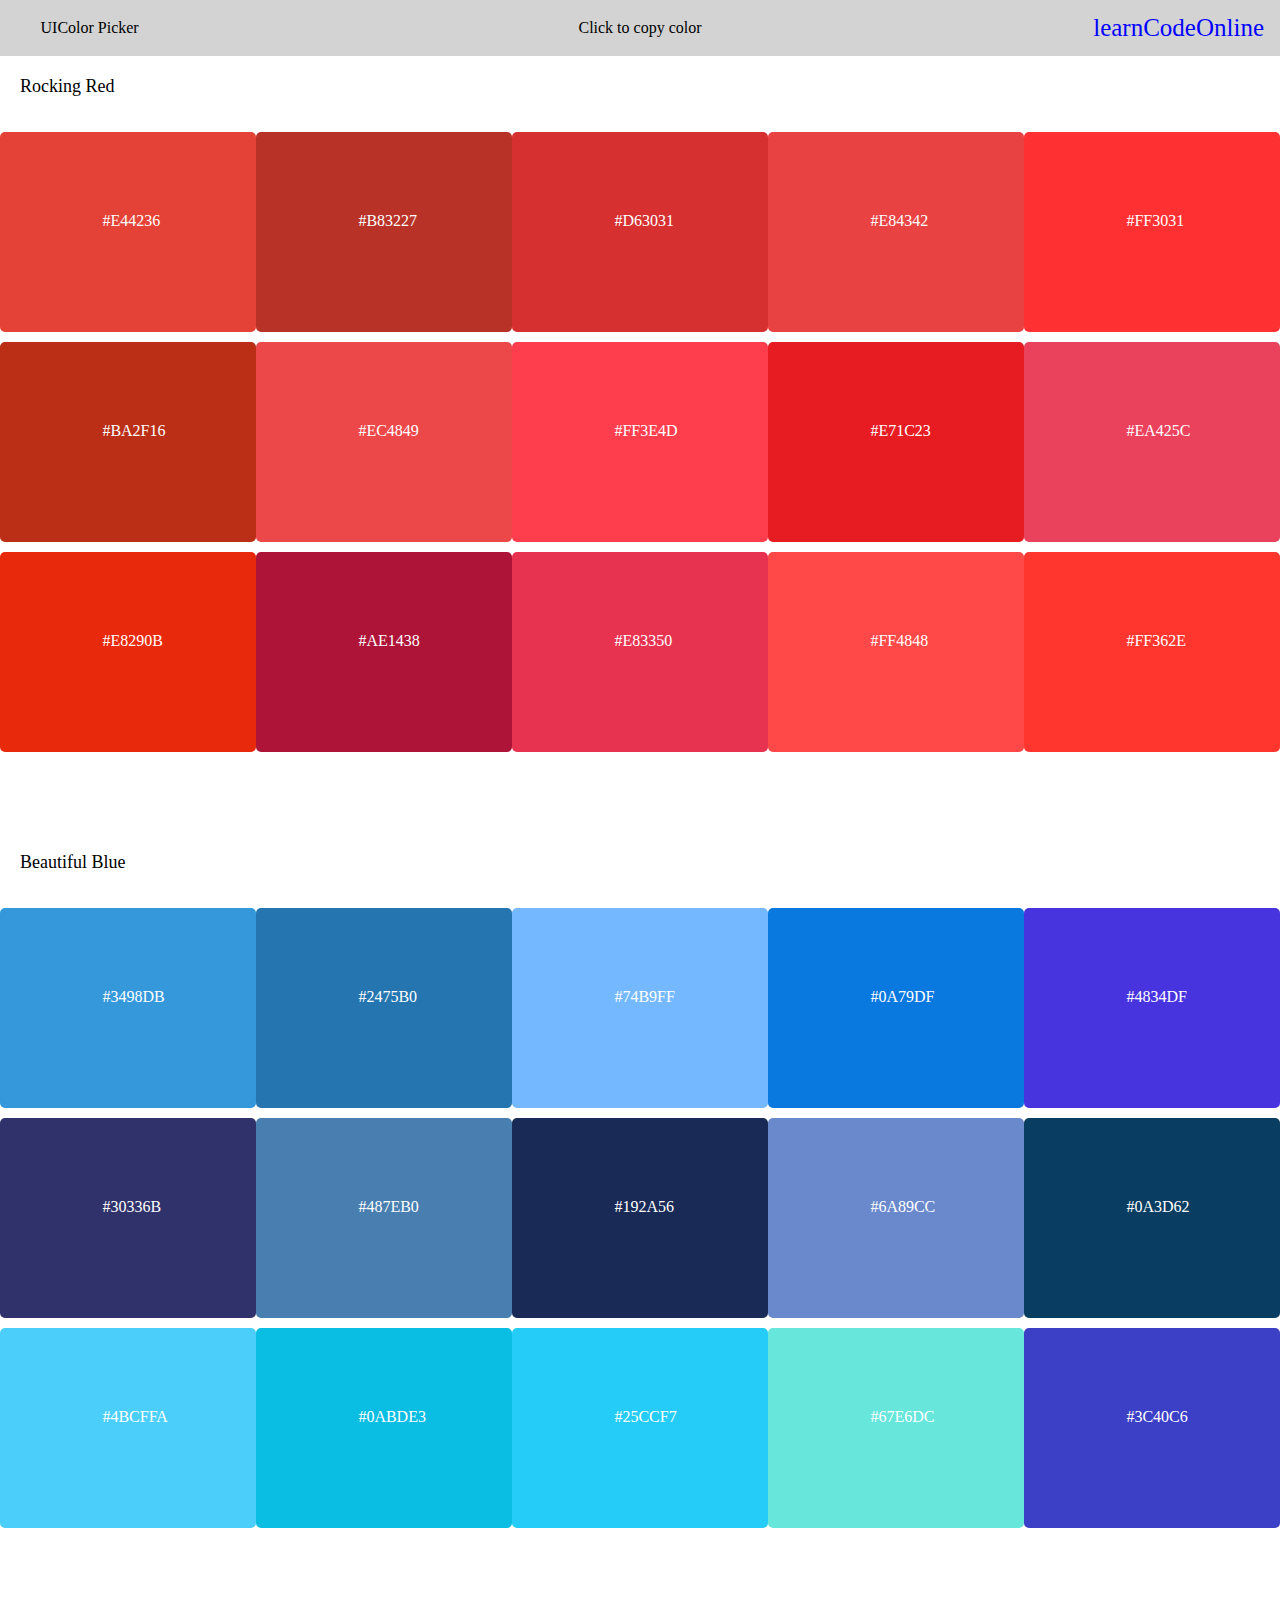
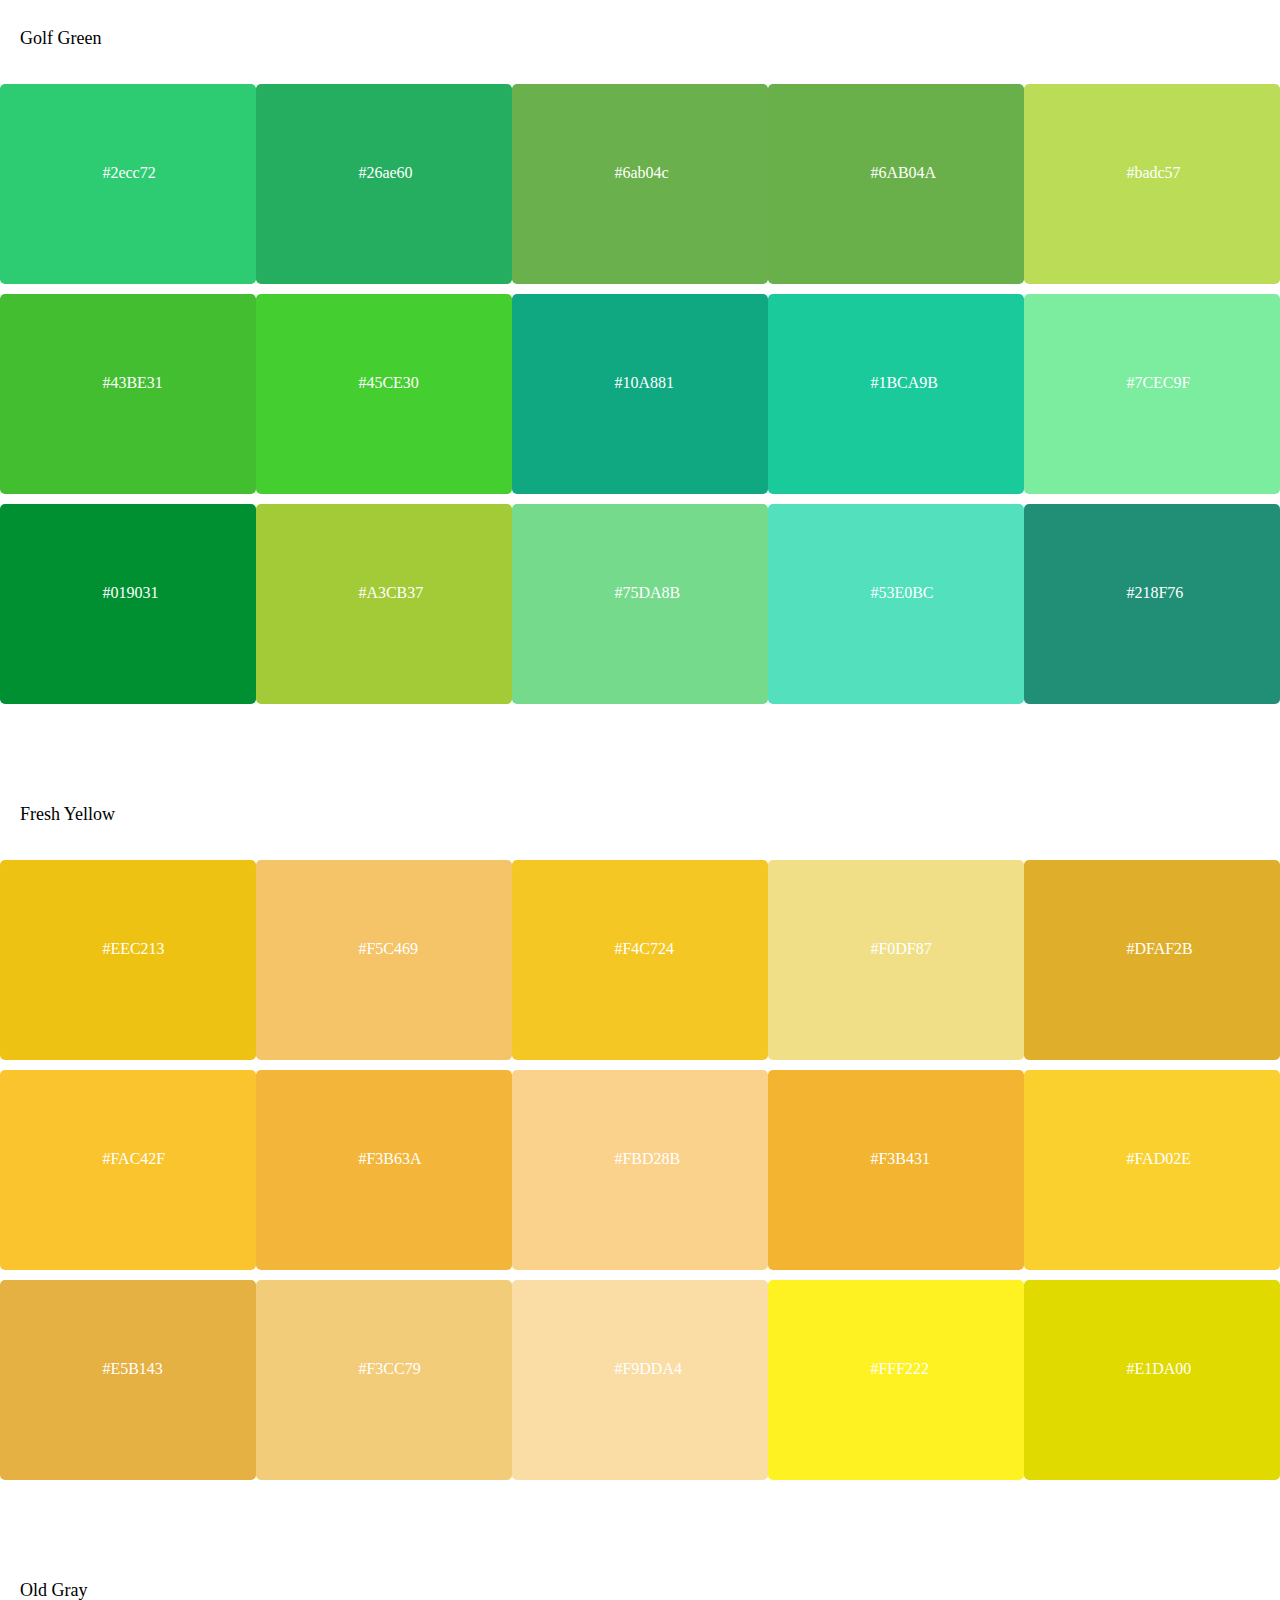
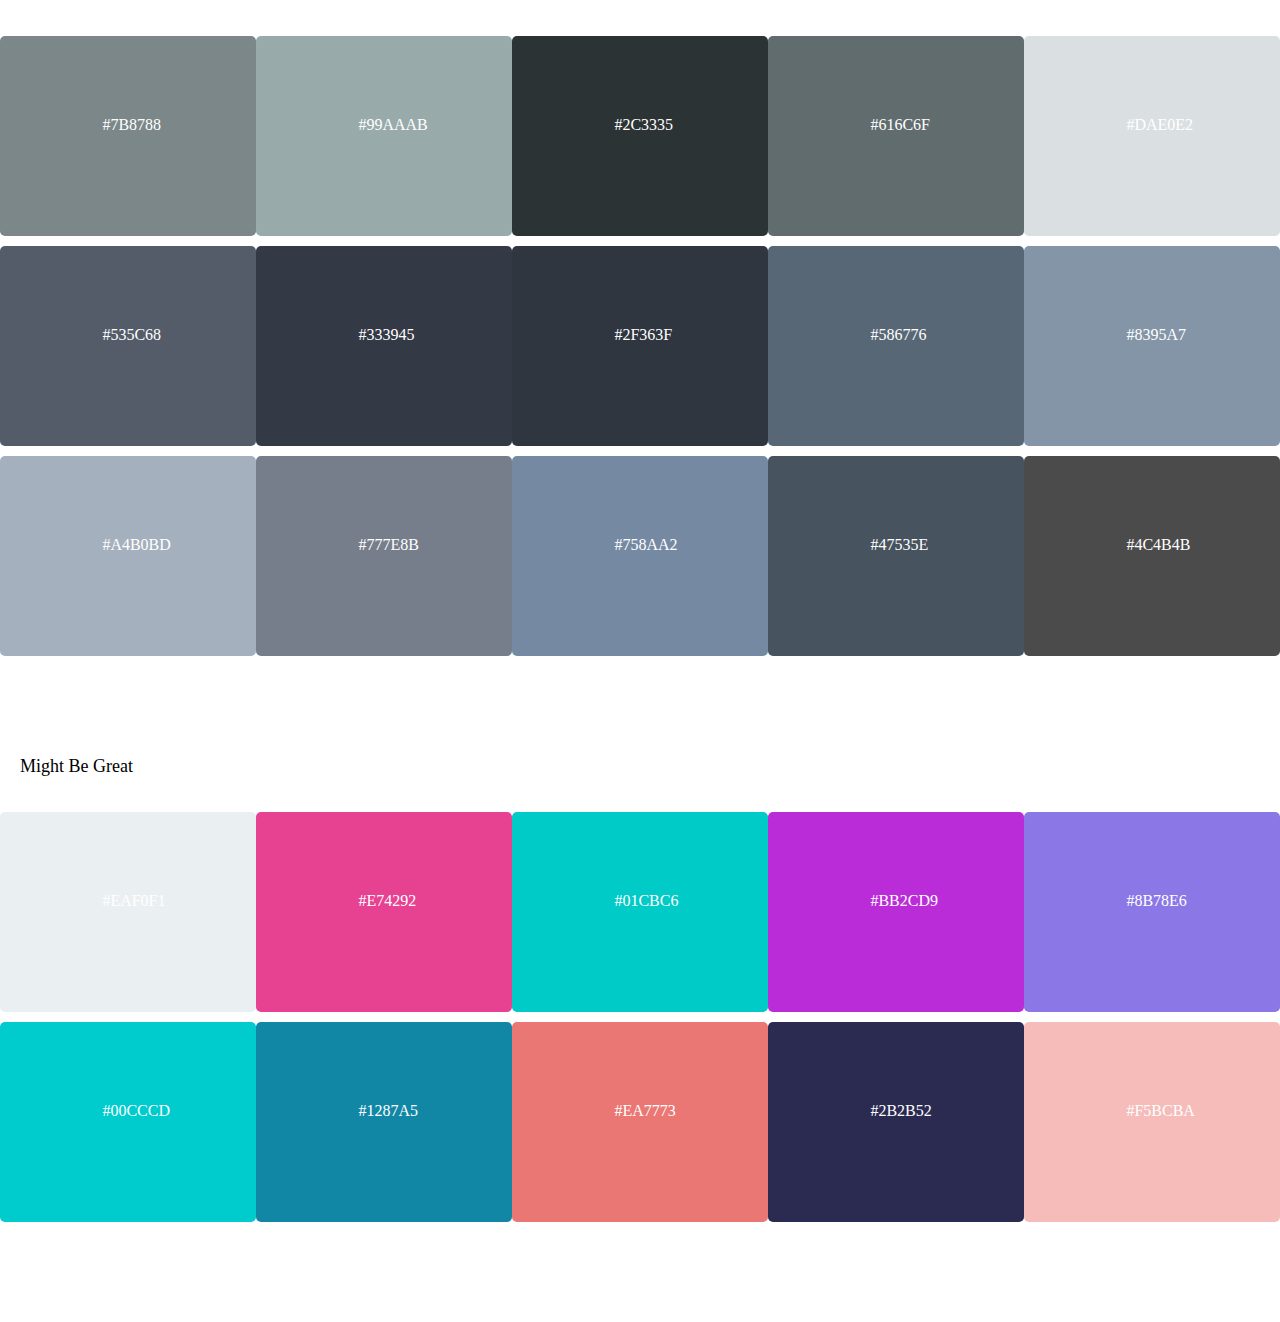
==== commit e9afaaa9: "heading updated" ====
--- a/index.html
+++ b/index.html
@@ -27,7 +27,7 @@
         </div>
     </section>
     <section id="col" style="color: white;">
-    <h4 style="color: black; margin-left: 20px;" >Rocking Red</h4>
+    <div class="heading" >Rocking Red</div>
     <div class="container" style="margin-top: 15px;">
         <div class="box" style="background: #E44236;"><div style="position: absolute; top: 40%; left: 40%; margin-right: -50%;">#E44236</div></div>
         <div class="box" style="background: #B83227;"><div style="position: absolute; top: 40%; left: 40%; margin-right: -50%;">#B83227</div></div>
@@ -52,7 +52,7 @@
 
 
     <!--Blue-->
-    <h4  style="color: black; margin-left: 20px;">Beautiful Blue</h4>
+    <div class="heading">Beautiful Blue</div>
     <div class="container" style="margin-top: 15px;">
         <div class="box" style="background: #3498DB;"><div style="position: absolute; top: 40%; left: 40%; margin-right: -50%;">#3498DB</div></div>
         <div class="box" style="background: #2475B0;"><div style="position: absolute; top: 40%; left: 40%; margin-right: -50%;">#2475B0</div></div>
@@ -76,7 +76,7 @@
     </div>
 
      <!--Green-->
-     <h4  style="color: black; margin-left: 20px;">Golf Green</h4>
+     <div class="heading">Golf Green</div>
      <div class="container" style="margin-top: 15px;">
          <div class="box" style="background: #2ecc72;"><div style="position: absolute; top: 40%; left: 40%; margin-right: -50%;">#2ecc72</div></div>
          <div class="box" style="background: #26ae60;"><div style="position: absolute; top: 40%; left: 40%; margin-right: -50%;">#26ae60</div></div>
@@ -101,7 +101,7 @@
 
         
        <!--Gray-->
-       <h4  style="color: black; margin-left: 20px;">Fresh Yellow</h4>
+       <div class="heading">Fresh Yellow</div>
        <div class="container" style="margin-top: 15px;">
            <div class="box" style="background: #EEC213;"><div style="position: absolute; top: 40%; left: 40%; margin-right: -50%;">#EEC213</div></div>
            <div class="box" style="background: #F5C469;"><div style="position: absolute; top: 40%; left: 40%; margin-right: -50%;">#F5C469</div></div>
@@ -126,7 +126,7 @@
 
 
      <!--Gray-->
-     <h4  style="color: black; margin-left: 20px;">Old Gray</h4>
+     <div class="heading">Old Gray</div>
      <div class="container" style="margin-top: 15px;">
          <div class="box" style="background: #7B8788;"><div style="position: absolute; top: 40%; left: 40%; margin-right: -50%;">#7B8788</div></div>
          <div class="box" style="background: #99AAAB;"><div style="position: absolute; top: 40%; left: 40%; margin-right: -50%;">#99AAAB</div></div>
@@ -150,7 +150,7 @@
      </div>
 
       <!--Great-->
-      <h4  style="color: black; margin-left: 20px;">Might Be Great</h4>
+      <div class="heading">Might Be Great</div>
       <div class="container" style="margin-top: 15px;">
           <div class="box" style="background: #EAF0F1;"><div style="position: absolute; top: 40%; left: 40%; margin-right: -50%;">#EAF0F1</div></div>
           <div class="box" style="background: #E74292;"><div style="position: absolute; top: 40%; left: 40%; margin-right: -50%;">#E74292</div></div>
@@ -169,29 +169,7 @@
 
 
 </section>
-    <style>
-        .container{
-            margin-top: 0px;
-            top: 0%;
-            float: left;
-            width: 100%;
-            margin: 100px auto;
-            display: flex;
-            justify-content: center;
-            left: initial;
-        }
-        .box{
-            width: 350px;
-            height: 200px;
-            float: left;
-            border-radius: 5px;
-            position: relative;
-        }
-        .box:hover{
-            transform: scale(1.1,1.1);
-            
-        }
-    </style>
+    
 
 
 
--- a/style.css
+++ b/style.css
@@ -63,6 +63,30 @@
     }
   }
 
+/*box*/
+.container{
+  top: 0%;
+  float: left;
+  width: 100%;
+  margin: 100px auto;
+  display: flex;
+  justify-content: center;
+  left: initial;
+}
+.box{
+  width: 350px;
+  height: 200px;
+  float: left;
+  border-radius: 5px;
+  position: relative;
+}
+.box:hover{
+  transform: scale(1.1);
+}
 
-
-
+.heading{
+  color: black; 
+  margin: 20px; 
+  font-size: large; 
+  font-family: Georgia, 'Times New Roman', Times, serif;" 
+}
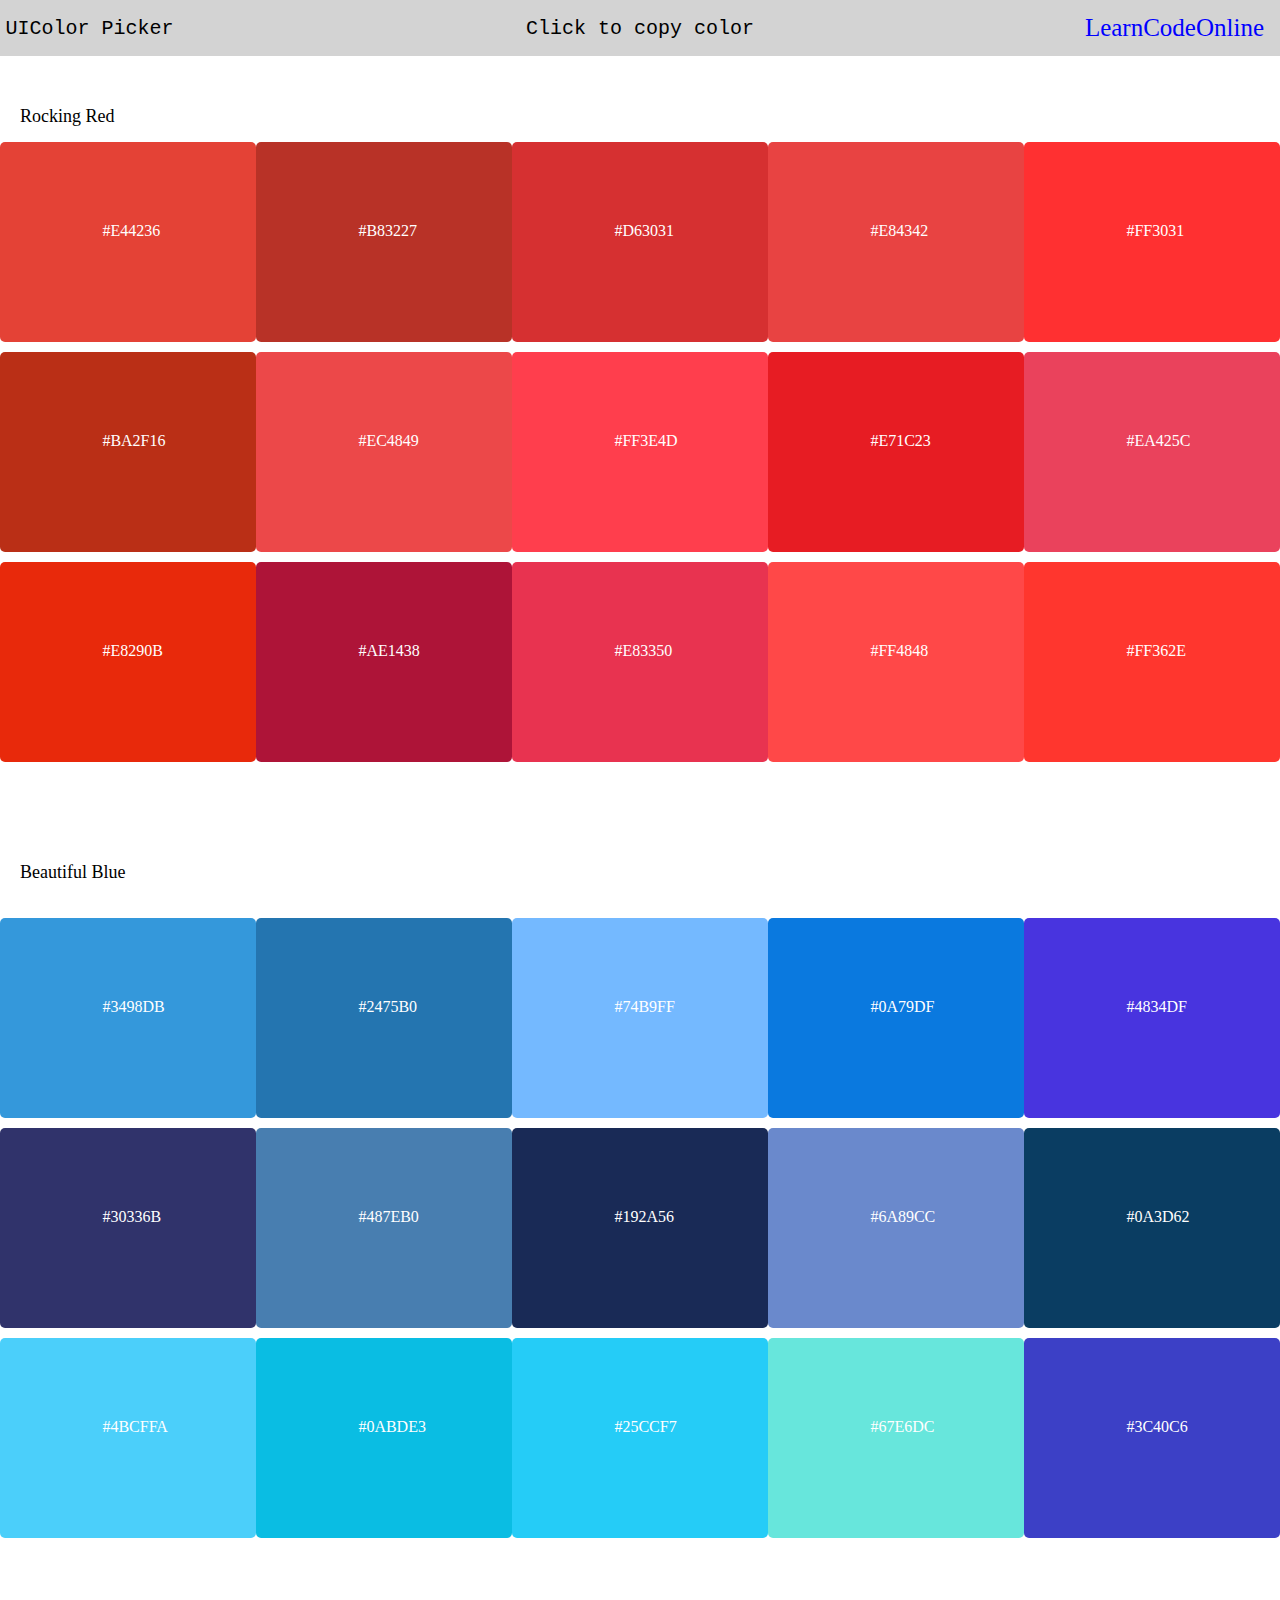
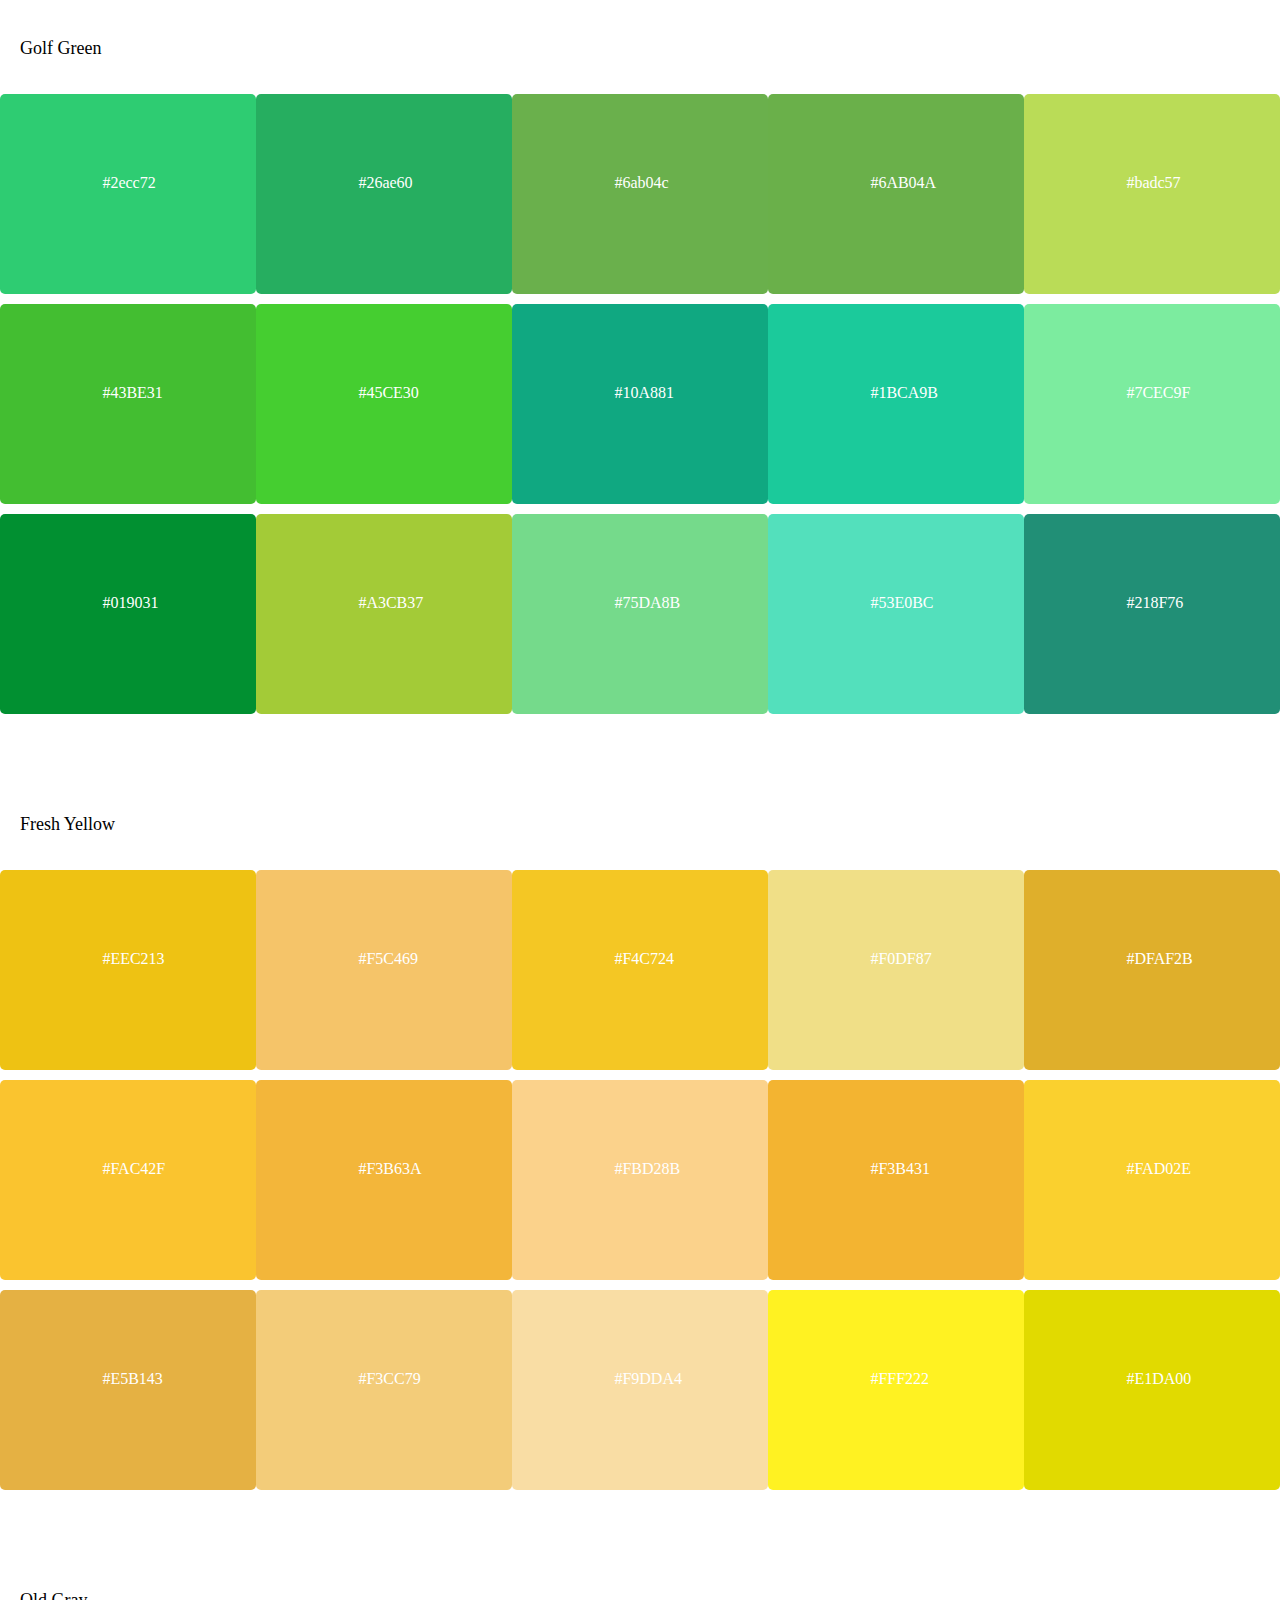
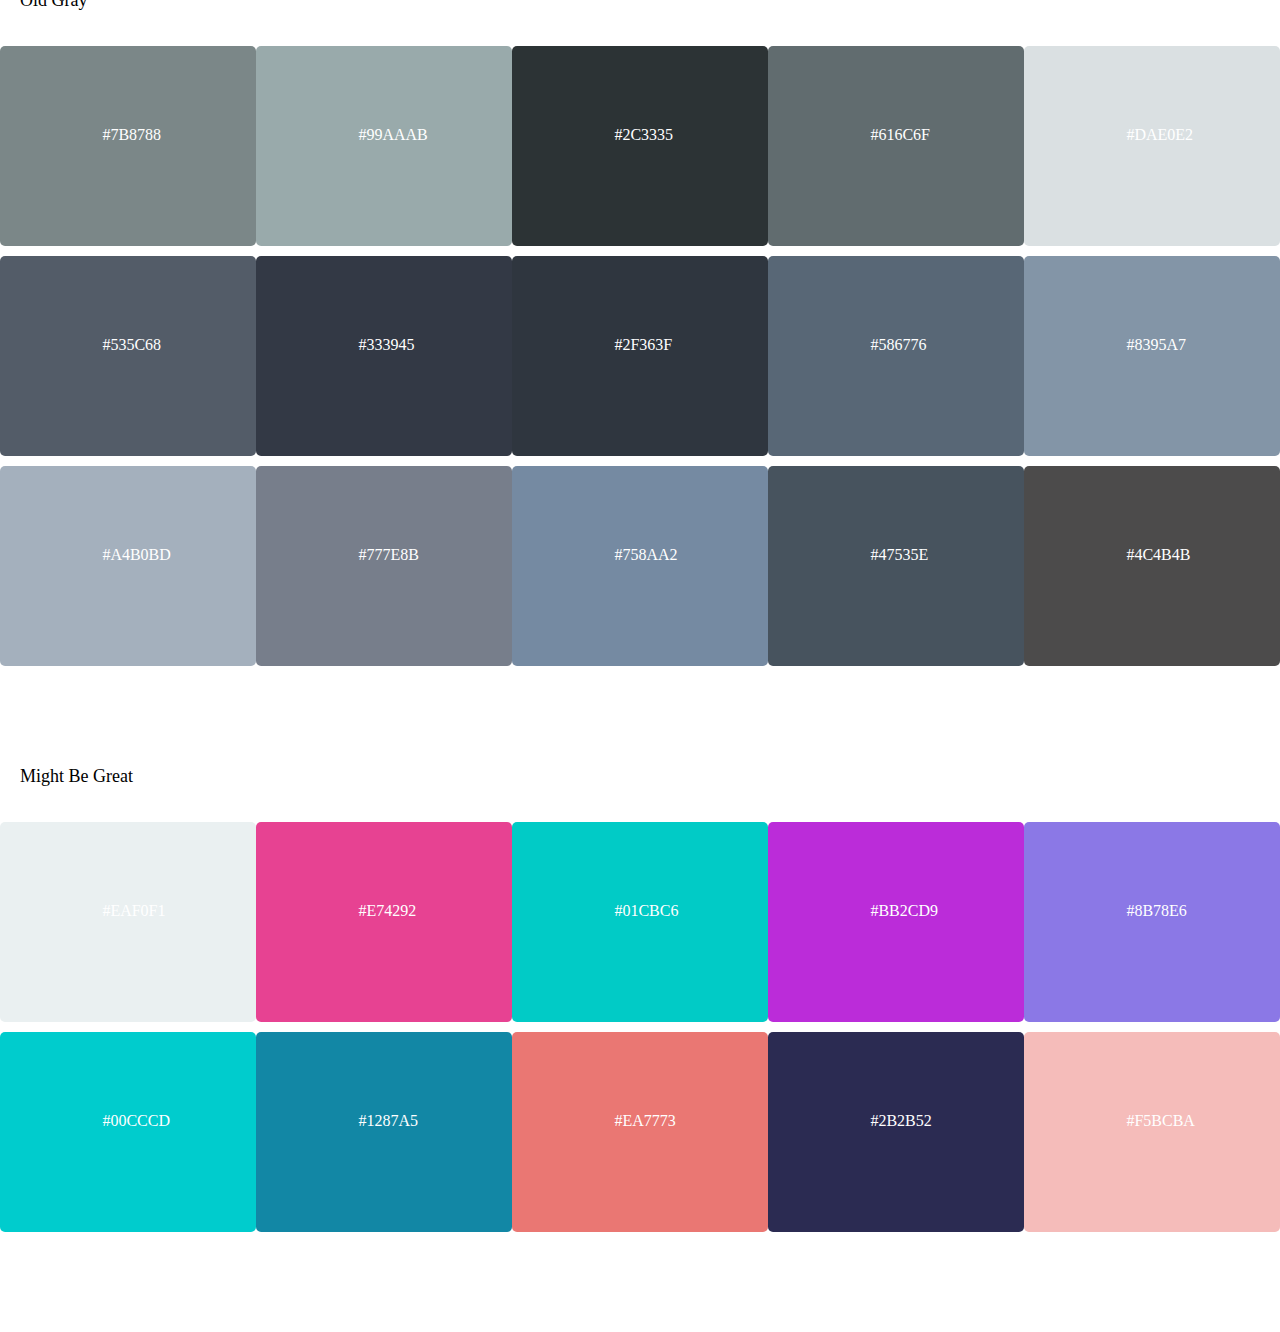
==== commit 4d547299: "head" ====
--- a/index.html
+++ b/index.html
@@ -23,11 +23,11 @@
         </div>
         <!-- Right-aligned links -->
         <div class="topnav-right">
-            <a href="#https://courses.learncodeonline.in/">learnCodeOnline</a>
+            <a href="#https://courses.learncodeonline.in/">LearnCodeOnline</a>
         </div>
     </section>
     <section id="col" style="color: white;">
-    <div class="heading" >Rocking Red</div>
+    <div class="heading1" >Rocking Red</div>
     <div class="container" style="margin-top: 15px;">
         <div class="box" style="background: #E44236;"><div style="position: absolute; top: 40%; left: 40%; margin-right: -50%;">#E44236</div></div>
         <div class="box" style="background: #B83227;"><div style="position: absolute; top: 40%; left: 40%; margin-right: -50%;">#B83227</div></div>
--- a/style.css
+++ b/style.css
@@ -32,6 +32,9 @@
   }
   .topnav-left {
     float: left;
+    font-size: 20px;
+    font-weight: 500;
+    font-family: 'Courier New', Courier, monospace;
     position: absolute;
     top: 50%;
     left: 7%;
@@ -39,6 +42,9 @@
   }
   .topnav-centered {
     float: none;
+    font-size: 20px;
+    font-weight: 500;
+    font-family: 'Courier New', Courier, monospace;
     position: absolute;
     top: 50%;
     left: 50%;
@@ -90,3 +96,11 @@
   font-size: large; 
   font-family: Georgia, 'Times New Roman', Times, serif;" 
 }
+
+.heading1{
+  color: black; 
+  margin-top: 50px; 
+  margin-left: 20px;
+  font-size: large; 
+  font-family: Georgia, 'Times New Roman', Times, serif;" 
+}
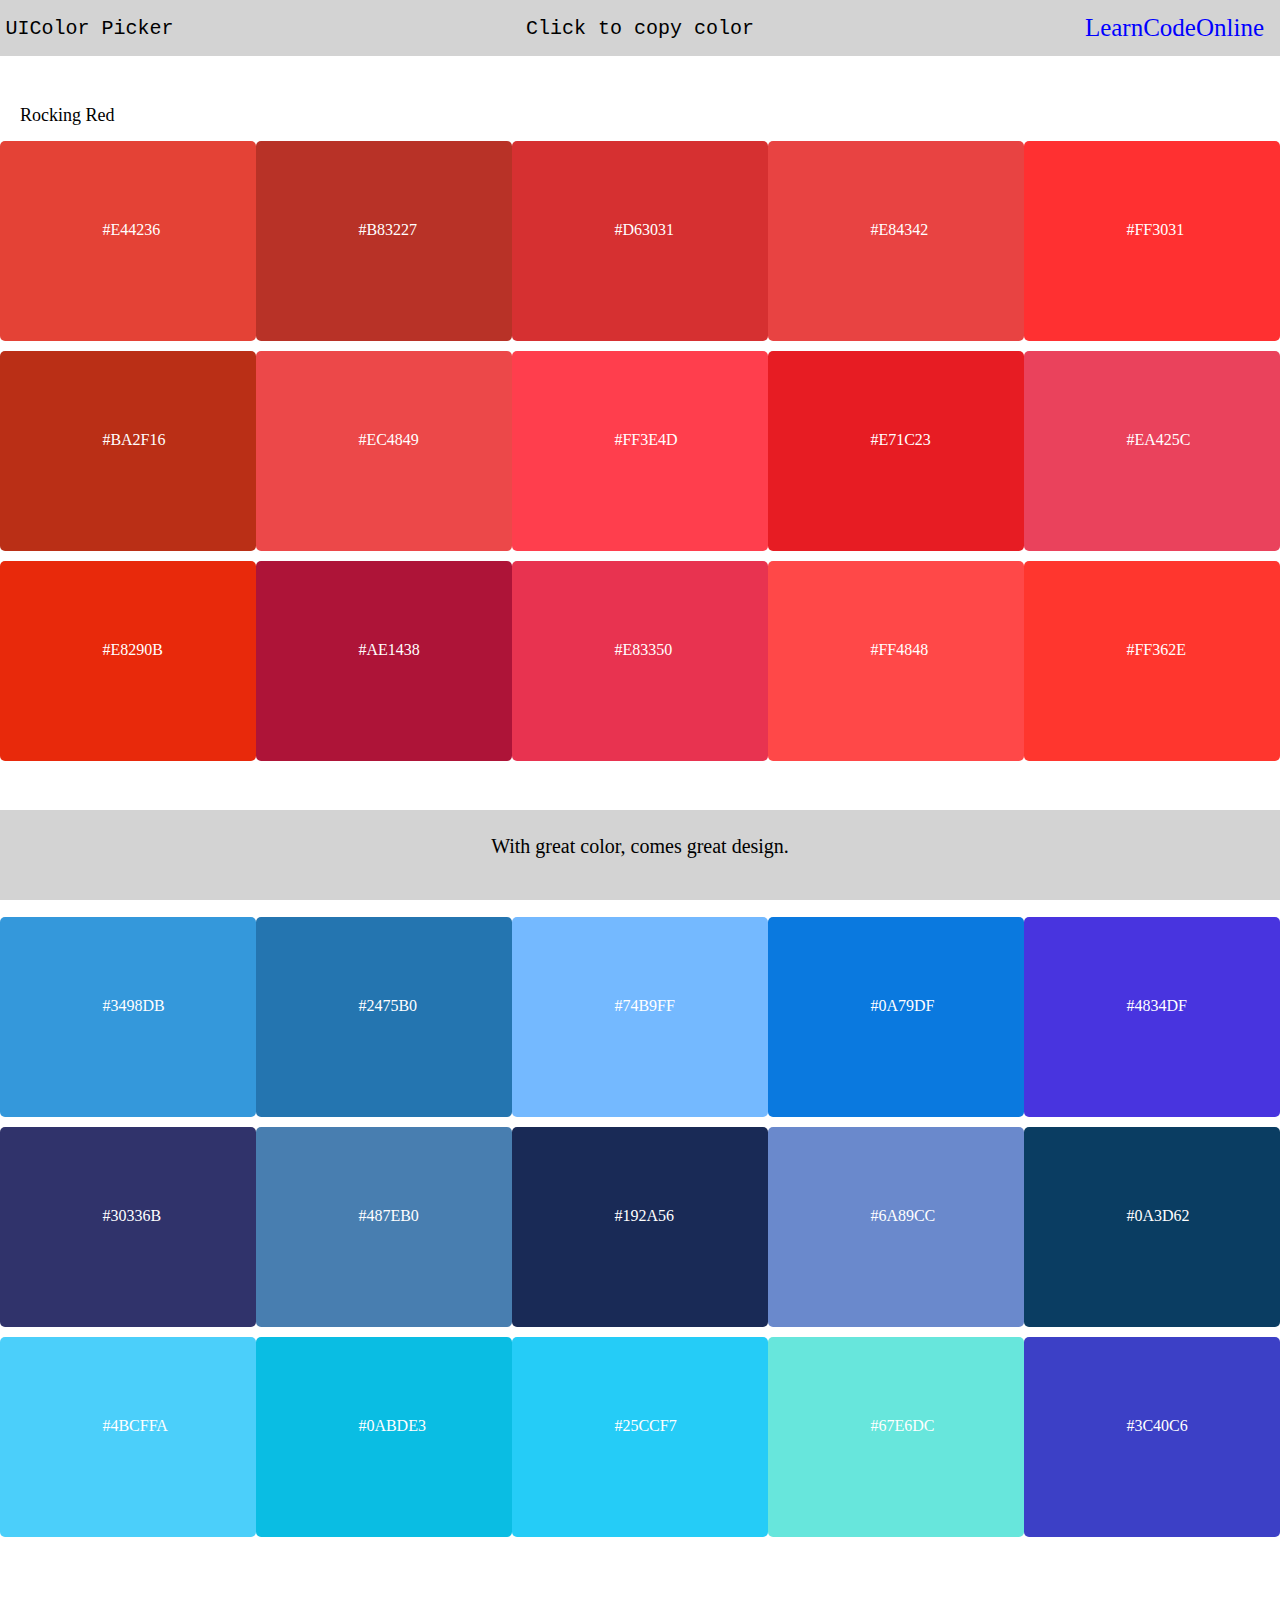
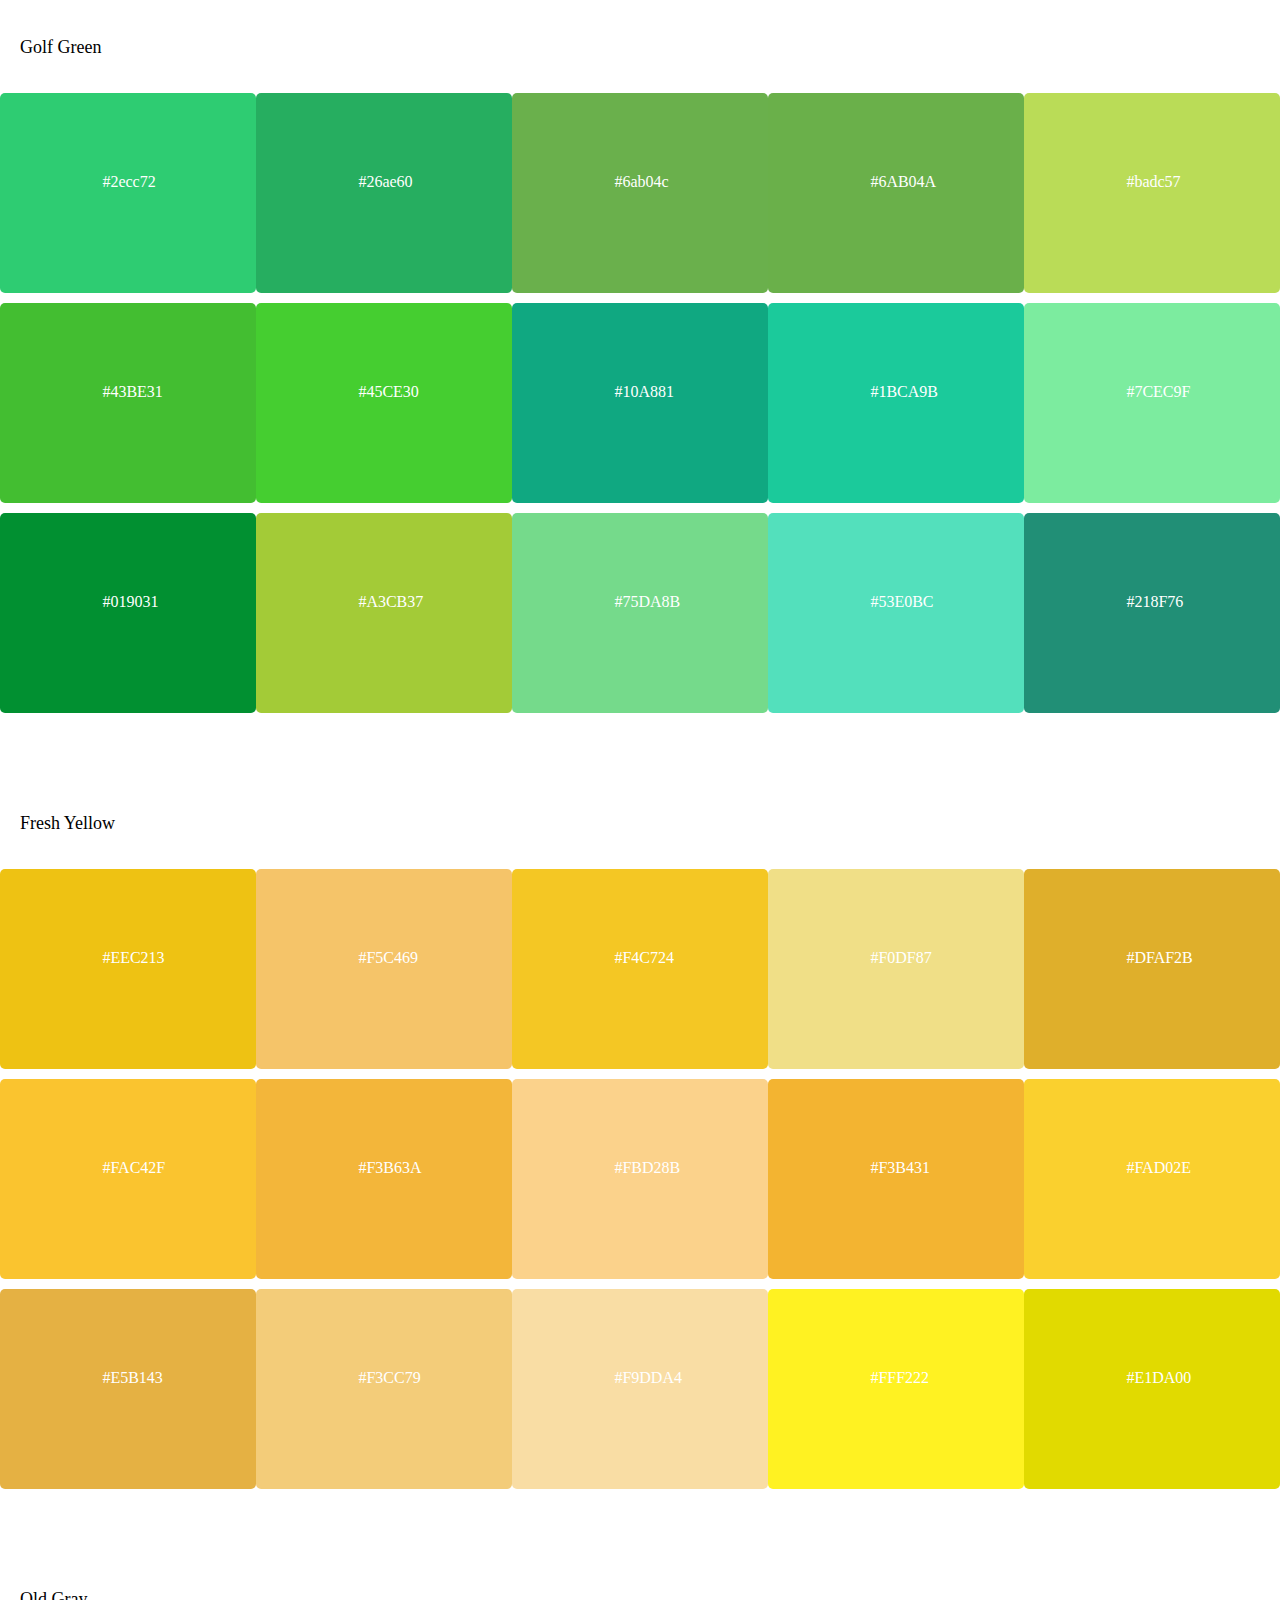
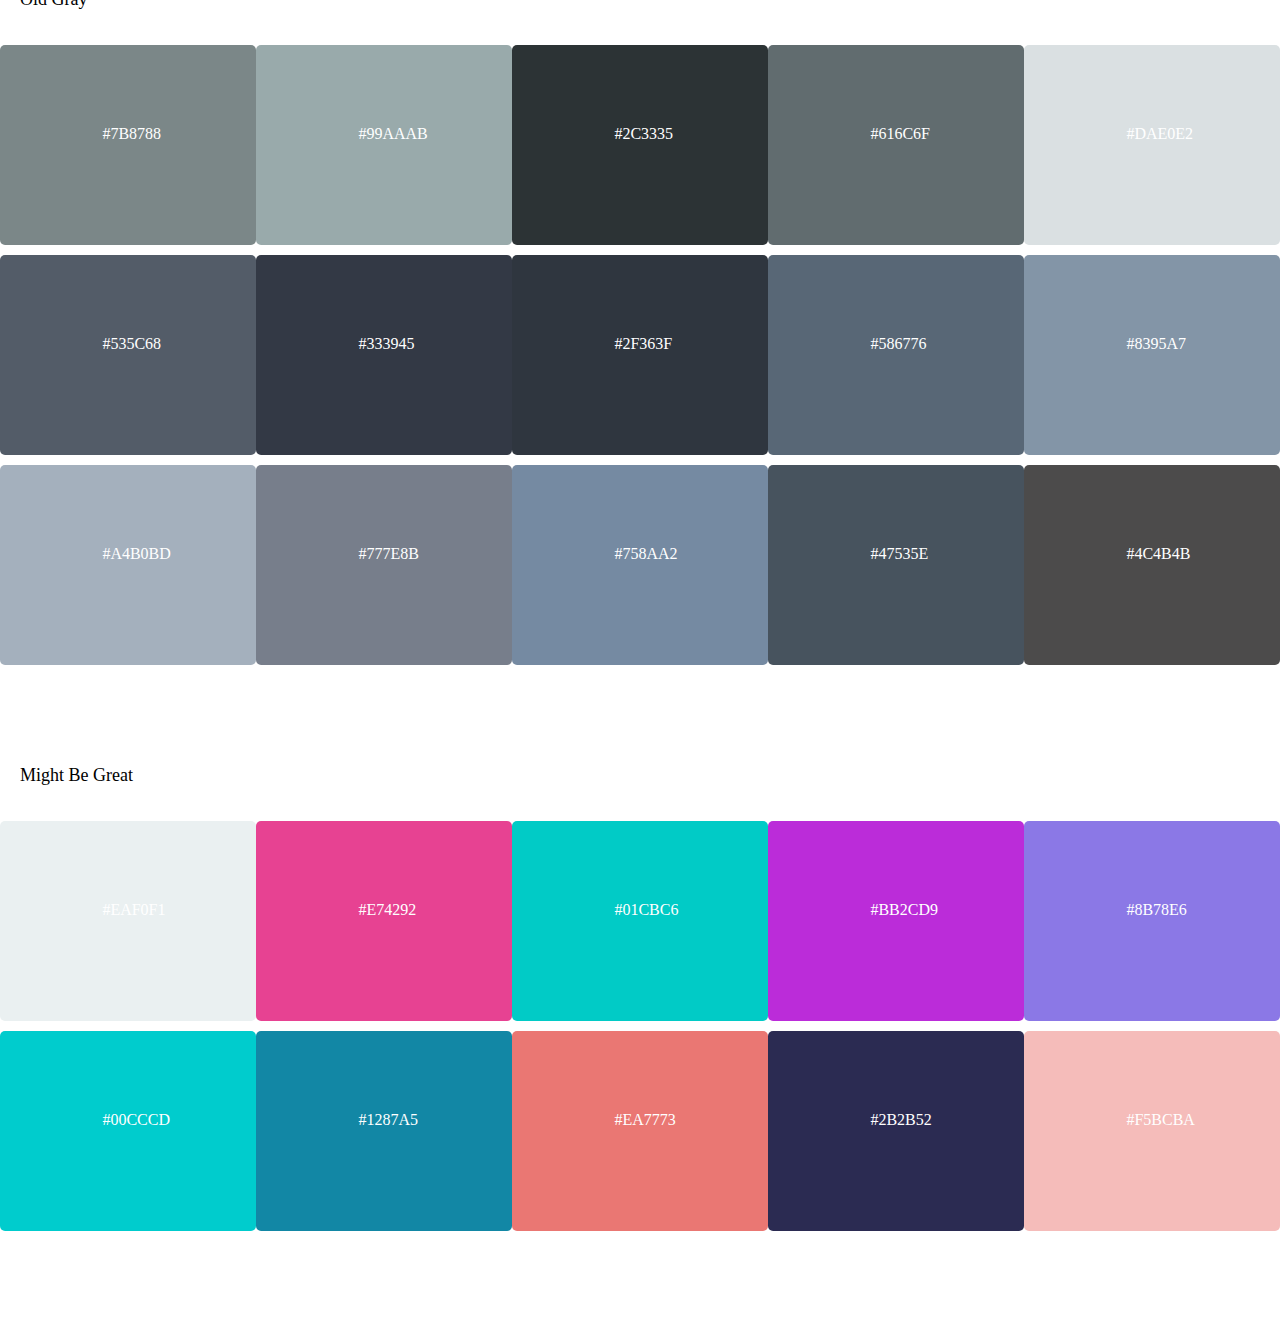
==== commit 519039d7: "changes" ====
--- a/index.html
+++ b/index.html
@@ -7,10 +7,8 @@
     <link rel="stylesheet" href="style.css"> 
 </head>
 <body>
-   
-
       <section id="top">
-      <div class="topnav">
+      <div class="topnav" style="position: fixed;">
 
         <!-- Centered link -->
         <div class="topnav-centered">
@@ -25,9 +23,11 @@
         <div class="topnav-right">
             <a href="#https://courses.learncodeonline.in/">LearnCodeOnline</a>
         </div>
+        </div>
     </section>
+    
     <section id="col" style="color: white;">
-    <div class="heading1" >Rocking Red</div>
+    <div class="heading1">Rocking Red</div>
     <div class="container" style="margin-top: 15px;">
         <div class="box" style="background: #E44236;"><div style="position: absolute; top: 40%; left: 40%; margin-right: -50%;">#E44236</div></div>
         <div class="box" style="background: #B83227;"><div style="position: absolute; top: 40%; left: 40%; margin-right: -50%;">#B83227</div></div>
@@ -165,11 +165,10 @@
           <div class="box" style="background: #2B2B52;"><div style="position: absolute; top: 40%; left: 40%; margin-right: -50%;">#2B2B52</div></div>
           <div class="box" style="background: #F5BCBA;"><div style="position: absolute; top: 40%; left: 40%; margin-right: -50%;">#F5BCBA</div></div>
       </div>
-      
-
-
 </section>
-    
+<div class="fixed-footer">
+    <div class="container1">With great color, comes great design.</div>        
+</div>
 
 
 
--- a/style.css
+++ b/style.css
@@ -6,8 +6,10 @@
     background-color: lightgray;
     font-size: 20px; */
   /* } */
-
-  body {margin:0;}
+  body{        
+    padding-bottom: 40px;
+    margin:0;
+}
   .topnav {
     overflow: hidden;
     background-color: lightgray;
@@ -15,9 +17,9 @@
     top: 0;
     width: 100%;
     position: relative;
+    z-index: 1;
     
   }
-  
   .topnav a {
     float: left;
     color: blue;
@@ -83,11 +85,14 @@
   width: 350px;
   height: 200px;
   float: left;
+  transition: transform .2s;
   border-radius: 5px;
   position: relative;
+  margin: 0 auto;
 }
 .box:hover{
-  transform: scale(1.1);
+  transform: scale(1.1,1.1);
+  z-index:1;
 }
 
 .heading{
@@ -99,8 +104,30 @@
 
 .heading1{
   color: black; 
-  margin-top: 50px; 
+  margin-top: 105px;
   margin-left: 20px;
   font-size: large; 
   font-family: Georgia, 'Times New Roman', Times, serif;" 
 }
+
+/*footer */
+ .fixed-footer{
+  width: 100%;
+  height: 10%;
+  position: fixed;        
+  background: lightgray;
+  color:black;
+  z-index: 1;
+}
+.fixed-header{
+  top: 0;
+}
+.fixed-footer{
+  bottom: 0;
+} 
+
+.container1{
+  text-align: center;
+  padding-top: 25px;
+  font-size: 20px;
+}